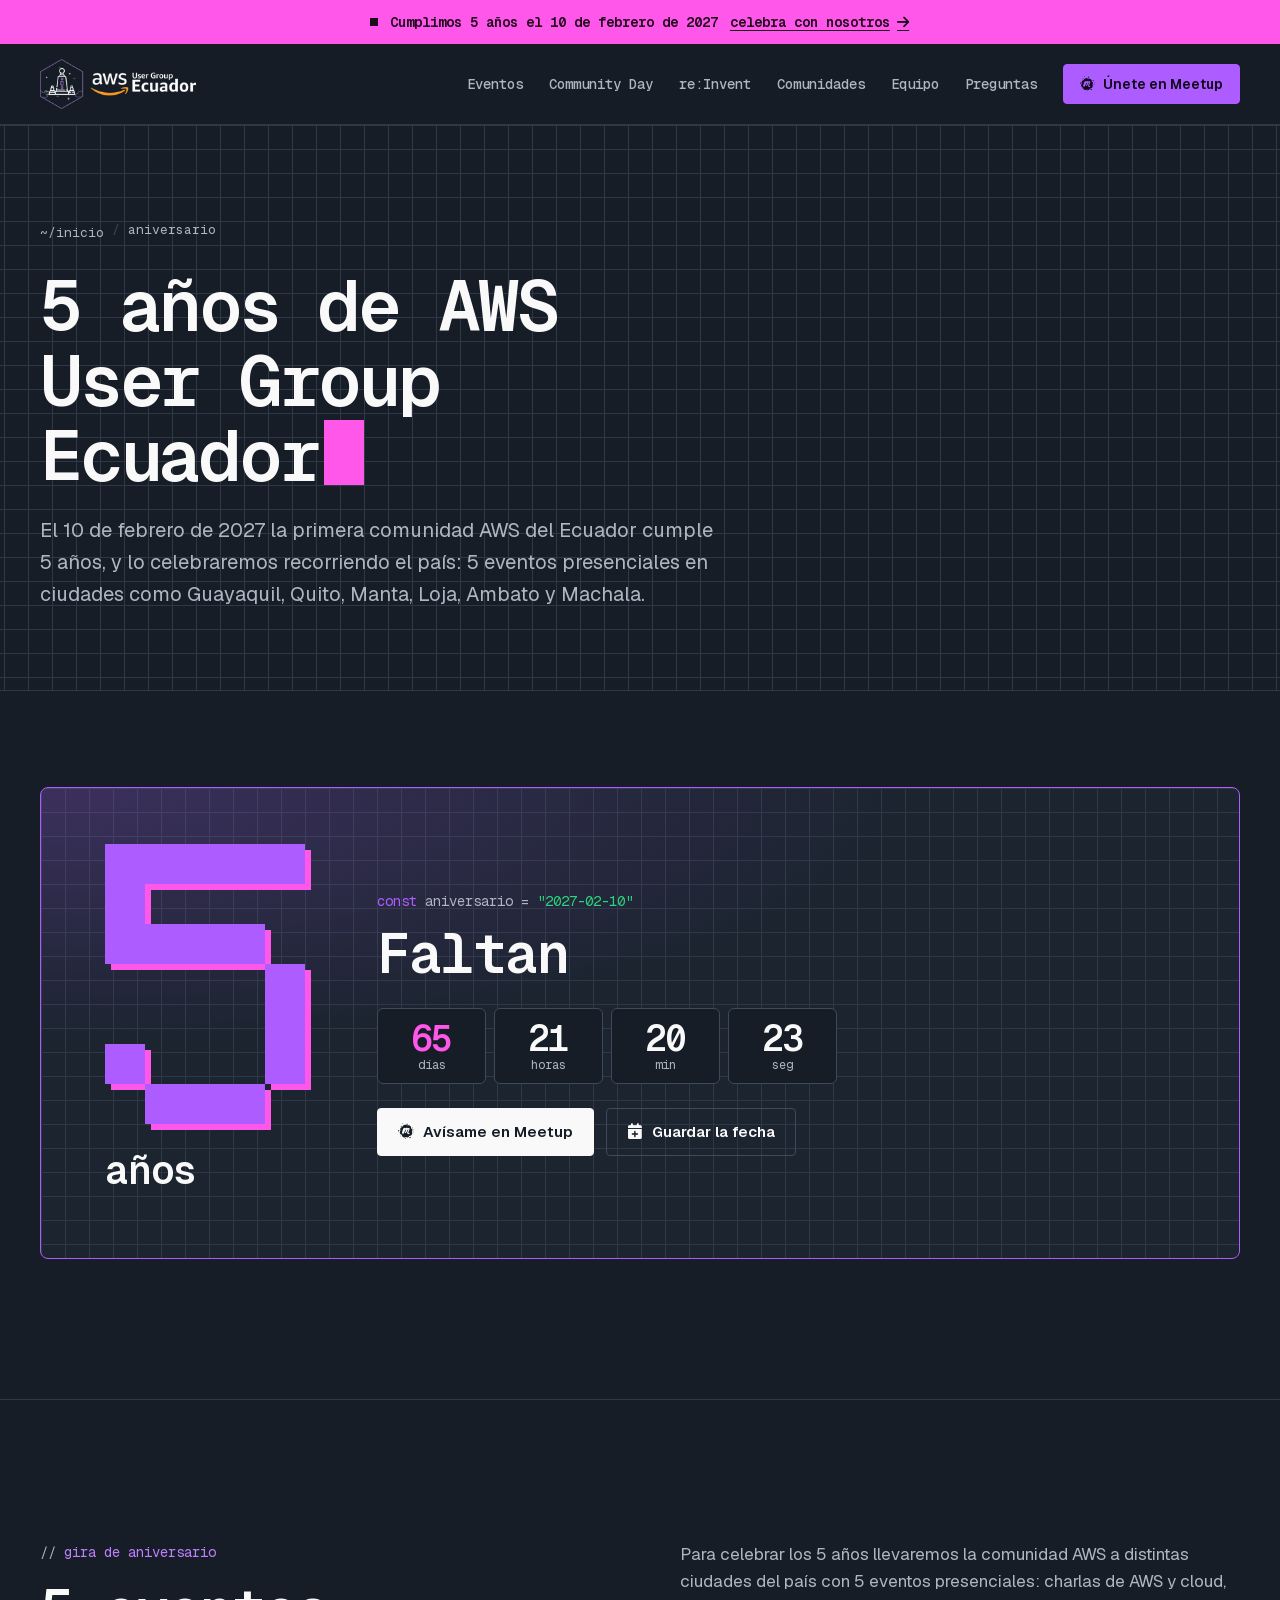
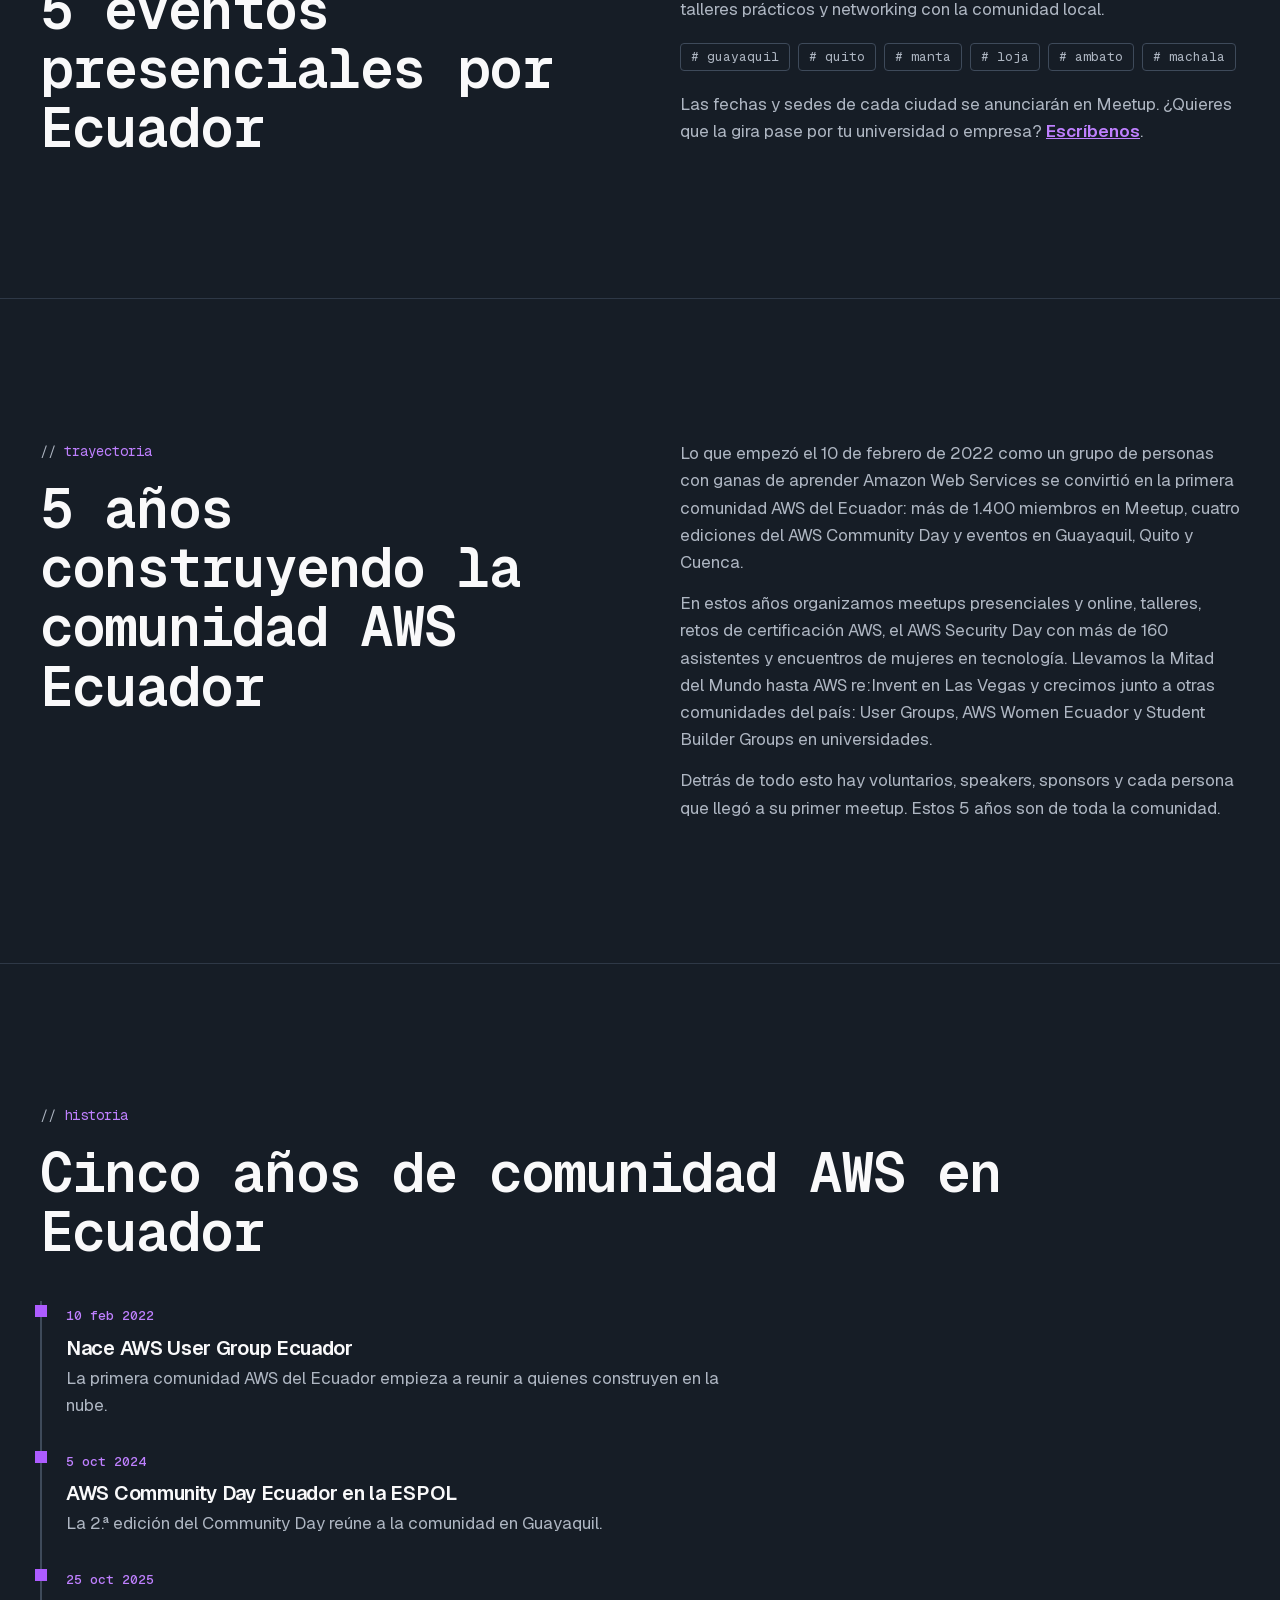
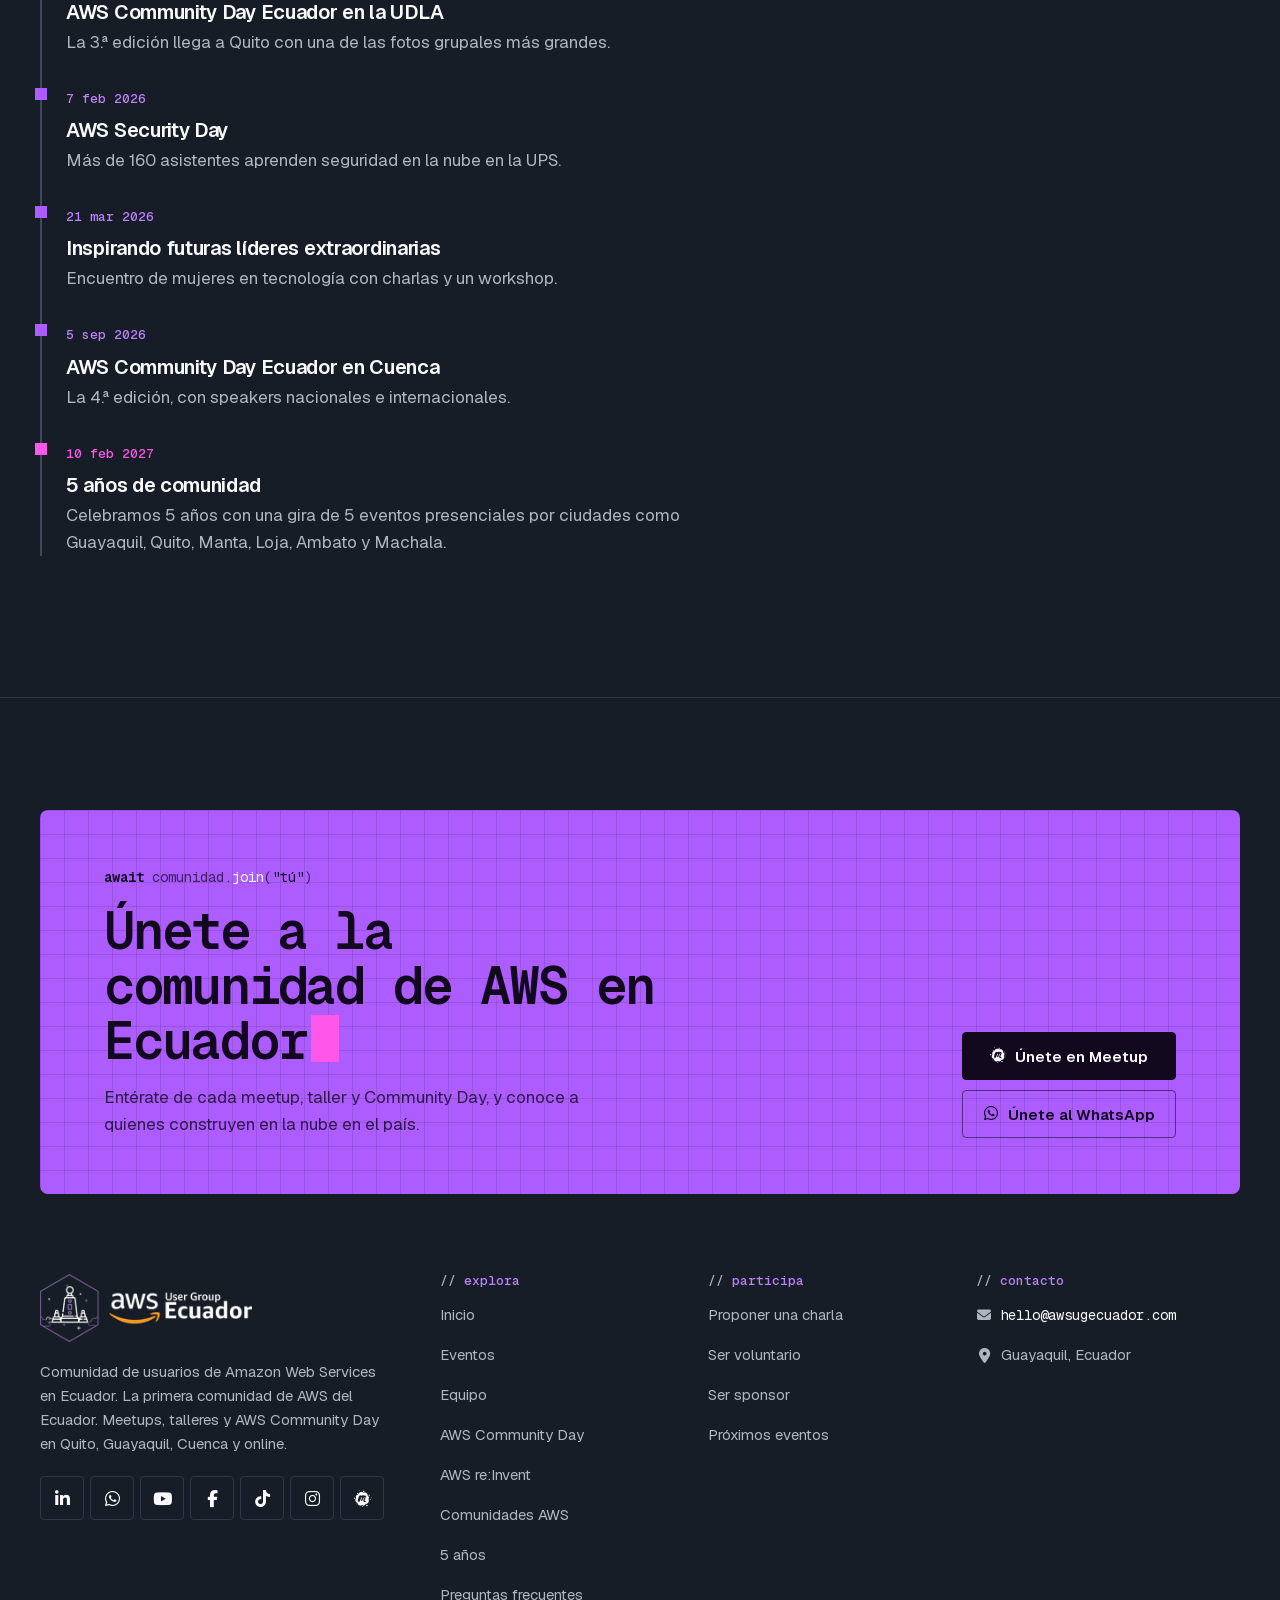
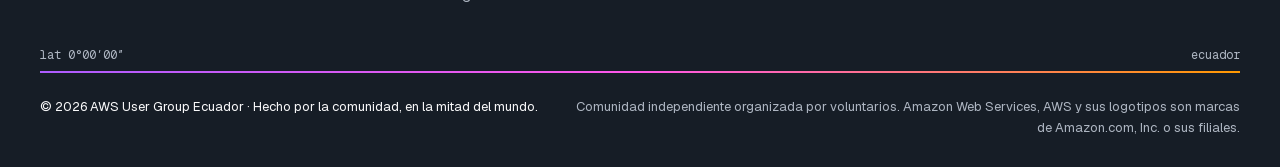
==== aniversario/index.html @ b6455e17 "Páginas SEO nuevas y palabras clave AWS Ecuador - Nuevas páginas: /aws-community-day/, /aws-reinvent" ====
<!doctype html>
<html lang="es-EC">
<head>
<meta charset="utf-8">
<script>if(location.hostname==='awsugecuador.com')location.replace('https://www.awsugecuador.com'+location.pathname+location.search+location.hash)</script>
<!-- Google Tag Manager (GTM-M5F6GRM), carga diferida: primera interacción o 4 s después de cargar -->
<script>window.dataLayer=window.dataLayer||[];(function(w,d){var ev=['scroll','pointerdown','keydown','touchstart'],done=false;function load(){if(done)return;done=true;ev.forEach(function(e){w.removeEventListener(e,load)});w.dataLayer.push({'gtm.start':new Date().getTime(),event:'gtm.js'});var j=d.createElement('script');j.async=true;j.src='https://www.googletagmanager.com/gtm.js?id=GTM-M5F6GRM';d.head.appendChild(j)}ev.forEach(function(e){w.addEventListener(e,load,{passive:true})});w.addEventListener('load',function(){setTimeout(load,4000)})})(window,document);</script>
<!-- End Google Tag Manager -->
<meta name="viewport" content="width=device-width, initial-scale=1, viewport-fit=cover">
<title>5 años de AWS User Group Ecuador | 10 de febrero de 2027</title>
<meta name="description" content="AWS User Group Ecuador, fundada por Alexis Polo, cumple 5 años el 10 de febrero de 2027 con 5 eventos presenciales en Guayaquil, Quito, Manta, Loja y más.">
<meta name="keywords" content="AWS Ecuador, AWS User Group Ecuador, AWS User Group en Ecuador, comunidad AWS, comunidad AWS Ecuador, comunidad AWS en Ecuador, cloud Ecuador, comunidad cloud Ecuador, Amazon Web Services Ecuador, AWS Community Day Ecuador, AWS Quito, AWS Guayaquil, AWS Cuenca, certificación AWS Ecuador, Alexis Polo, líder fundador AWS User Group Ecuador, primera comunidad de AWS en Ecuador, AWS re:Invent Ecuador, AWS Women Ecuador, AWS Student Builder Group Ecuador">
<meta name="author" content="AWS User Group Ecuador · Alexis Polo">
<link rel="canonical" href="https://www.awsugecuador.com/aniversario/">
<link rel="alternate" hreflang="es-EC" href="https://www.awsugecuador.com/aniversario/">
<link rel="alternate" hreflang="x-default" href="https://www.awsugecuador.com/aniversario/">
<meta name="robots" content="index, follow, max-image-preview:large, max-snippet:-1, max-video-preview:-1">
<meta name="theme-color" content="#161D26">
<meta name="color-scheme" content="dark">
<meta property="og:type" content="website">
<meta property="og:locale" content="es_EC">
<meta property="og:site_name" content="AWS User Group Ecuador">
<meta property="og:title" content="5 años de AWS User Group Ecuador | 10 de febrero de 2027">
<meta property="og:description" content="AWS User Group Ecuador, fundada por Alexis Polo, cumple 5 años el 10 de febrero de 2027 con 5 eventos presenciales en Guayaquil, Quito, Manta, Loja y más.">
<meta property="og:url" content="https://www.awsugecuador.com/aniversario/">
<meta property="og:image" content="https://www.awsugecuador.com/img/og-awsugecuador.jpg">
<meta property="og:image:width" content="1200">
<meta property="og:image:height" content="630">
<meta property="og:image:alt" content="La comunidad de AWS en Ecuador: AWS User Group Ecuador">
<meta name="twitter:card" content="summary_large_image">
<meta name="twitter:title" content="5 años de AWS User Group Ecuador | 10 de febrero de 2027">
<meta name="twitter:description" content="AWS User Group Ecuador, fundada por Alexis Polo, cumple 5 años el 10 de febrero de 2027 con 5 eventos presenciales en Guayaquil, Quito, Manta, Loja y más.">
<meta name="twitter:image" content="https://www.awsugecuador.com/img/og-awsugecuador.jpg">
<link rel="icon" href="/favicon.ico" sizes="48x48">
<link rel="icon" href="/img/favicon-32.png" sizes="32x32" type="image/png">
<link rel="icon" href="/img/favicon-192.png" sizes="192x192" type="image/png">
<link rel="apple-touch-icon" href="/img/apple-touch-icon.png">
<link rel="manifest" href="/site.webmanifest">
<link rel="preload" href="/fonts/geist-mono-latin.woff2" as="font" type="font/woff2" crossorigin>
<link rel="preload" href="/fonts/geist-latin.woff2" as="font" type="font/woff2" crossorigin>
<link rel="preload" href="/fonts/fa-brands-a2ce9d39.woff2" as="font" type="font/woff2" crossorigin>
<link rel="preload" href="/fonts/fa-solid-4832c2c9.woff2" as="font" type="font/woff2" crossorigin>
<style>@font-face{font-family:'Geist';font-style:normal;font-weight:400 700;font-display:swap;src:url(/fonts/geist-latin.woff2) format('woff2')}@font-face{font-family:'Geist Mono';font-style:normal;font-weight:400 700;font-display:swap;src:url(/fonts/geist-mono-latin.woff2) format('woff2')}:root{color-scheme:dark;--bg:#161D26;--bg-2:#1C2430;--bg-3:#232C39;--line:#2E3846;--line-2:#3E4A5A;--text:#F9F9FA;--text-2:#AEB6C2;--purple:#AD5CFF;--purple-2:#BF80FF;--pink:#FF57E9;--orange:#FF9900;--cyan:#3AB0FF;--green:#2BD47D;--on-purple:#12091F;--sans:'Geist',system-ui,-apple-system,'Segoe UI',sans-serif;--mono:'Geist Mono',ui-monospace,'SFMono-Regular',Menlo,monospace;--gutter:20px;--max:1280px;--section:clamp(72px,11vw,144px);--grid:linear-gradient(var(--line) 1px,transparent 1px) 0 0 / 24px 24px,linear-gradient(90deg,var(--line) 1px,transparent 1px) 0 0 / 24px 24px}*,*::before,*::after{box-sizing:border-box}html{-webkit-text-size-adjust:100%;scroll-padding-top:96px}@media (prefers-reduced-motion:no-preference){html{scroll-behavior:smooth}}body{margin:0;background:var(--bg);color:var(--text);font-family:var(--sans);font-size:1.0625rem;line-height:1.6;-webkit-font-smoothing:antialiased}img{display:block;max-width:100%;height:auto}a{color:inherit}h1,h2,h3{margin:0;font-weight:600;line-height:1.1}p{margin:0}ul,ol{margin:0;padding:0;list-style:none}::selection{background:var(--purple);color:var(--on-purple)}:focus-visible{outline:2px solid var(--pink);outline-offset:3px}.skip{position:absolute;left:12px;top:-60px;z-index:100;background:var(--purple);color:var(--on-purple);padding:12px 16px;text-decoration:none;font-weight:600}.skip:focus{top:12px}.wrap{width:100%;max-width:var(--max);margin-inline:auto;padding-inline:var(--gutter)}.mono{font-family:var(--mono)}.kw{color:var(--purple)}.fn{color:var(--pink)}.str{color:var(--green)}.cm{color:var(--text-2)}.site-header{position:sticky;top:0;z-index:50;background:rgba(22,29,38,.9);-webkit-backdrop-filter:blur(12px);backdrop-filter:blur(12px);border-bottom:1px solid var(--line)}.header-row{display:flex;align-items:center;justify-content:space-between;height:72px;gap:16px}.brand{display:inline-flex;align-items:center;min-height:44px;text-decoration:none}.brand img{height:44px;width:auto}.nav-toggle{display:inline-flex;align-items:center;gap:10px;min-height:44px;padding:0 12px;border:1px solid var(--line-2);border-radius:4px;background:none;color:var(--text);font:500 .8125rem/1 var(--mono);cursor:pointer}.nav-toggle .bars{position:relative;width:18px;height:10px;flex:none}.nav-toggle .bars::before,.nav-toggle .bars::after{content:'';position:absolute;left:0;right:0;height:2px;background:currentColor;transition:transform .25s,top .25s}.nav-toggle .bars::before{top:0}.nav-toggle .bars::after{top:8px}.nav-toggle[aria-expanded="true"] .bars::before{top:4px;transform:rotate(45deg)}.nav-toggle[aria-expanded="true"] .bars::after{top:4px;transform:rotate(-45deg)}.site-nav{position:fixed;inset:72px 0 0 0;background:var(--bg);padding:16px var(--gutter) 40px;display:none;flex-direction:column;overflow-y:auto}.site-nav.open{display:flex}.site-nav li a{display:flex;align-items:center;gap:12px;padding:16px 0;border-bottom:1px solid var(--line);font-family:var(--mono);font-size:1.375rem;font-weight:500;text-decoration:none}.site-nav li a::before{content:'>';color:var(--purple)}.site-nav li a[aria-current="page"]{color:var(--purple-2)}.site-nav .btn{margin-top:32px;align-self:flex-start}.btn{display:inline-flex;align-items:center;justify-content:center;gap:.6em;min-height:48px;padding:0 20px;border:1px solid var(--text);border-radius:4px;background:var(--text);color:var(--bg);font:600 .9375rem/1 var(--sans);text-decoration:none;transition:background-color .2s,border-color .2s,color .2s}.btn i{font-size:1.05em;flex:none}.btn-purple{background:var(--purple);border-color:var(--purple);color:var(--on-purple)}.btn-ghost{background:transparent;color:var(--text);border-color:var(--line-2)}@media (hover:hover){.btn:hover{background:var(--purple-2);border-color:var(--purple-2);color:var(--on-purple)}.btn-ghost:hover{background:transparent;border-color:var(--purple-2);color:var(--purple-2)}}.link{display:inline-flex;align-items:center;gap:.55em;min-height:44px;font-weight:600;text-decoration:none;transition:color .2s}.link i{font-size:.9em;flex:none;transition:transform .2s}@media (hover:hover){.link:hover{color:var(--purple-2)}.link:hover i{transform:translateX(3px)}}.tags{display:flex;flex-wrap:wrap;gap:8px}.tag{display:inline-flex;align-items:center;min-height:28px;padding:0 10px;border:1px solid var(--line-2);border-radius:4px;font:400 .8125rem/1 var(--mono);color:var(--text-2)}.badge{display:inline-flex;align-items:center;min-height:24px;padding:0 8px;border:1px solid var(--line-2);border-radius:4px;font:500 .75rem/1 var(--mono);color:var(--text)}.badge.p{border-color:var(--purple);color:var(--purple-2)}.eyebrow{display:block;font-family:var(--mono);font-size:.875rem;color:var(--purple-2);margin-bottom:16px}.eyebrow::before{content:'// ';color:var(--text-2)}.hero{position:relative;padding-top:clamp(40px,8vw,96px);overflow:hidden}.prompt{font-family:var(--mono);font-size:.875rem;color:var(--text-2);margin-bottom:20px;overflow-wrap:anywhere}.hero h1{font-family:var(--mono);font-weight:600;font-size:clamp(2.25rem,9.6vw,5rem);line-height:1.04;letter-spacing:-0.04em}.hero h1 .hl{color:var(--purple)}.cursor{display:inline-block;width:.55em;height:.9em;margin-left:.08em;vertical-align:-0.06em;background:var(--pink)}@media (prefers-reduced-motion:no-preference){.cursor{animation:blink 1.1s steps(1) infinite}}@keyframes blink{50%{opacity:0}}.hero-lede{margin-top:24px;max-width:40ch;font-size:clamp(1.0625rem,2vw,1.25rem);color:var(--text-2)}.hero-lede strong{color:var(--text);font-weight:600}.hero-actions{margin-top:32px;display:flex;flex-wrap:wrap;gap:12px}.art{position:relative;margin-top:48px;aspect-ratio:1 / 1;max-width:480px;border:1px solid var(--line);background:var(--grid),var(--bg-2)}.art .pixel{position:absolute;inset:8%;width:84%;height:84%}.art-label{position:absolute;left:12px;bottom:10px;font:400 .75rem/1 var(--mono);color:var(--pink)}.art-label.r{left:auto;right:12px;color:var(--text-2)}@media (prefers-reduced-motion:no-preference){.spark{animation:twinkle 2.4s steps(2) infinite}.spark.s2{animation-delay:.6s}.spark.s3{animation-delay:1.2s}.spark.s4{animation-delay:1.8s}}@keyframes twinkle{50%{opacity:.15}}.stats{display:grid;grid-template-columns:1fr 1fr;margin-top:56px;border:1px solid var(--line)}.stats div{padding:18px 16px 20px;border-bottom:1px solid var(--line);display:flex;flex-direction:column-reverse;justify-content:flex-end;gap:6px}.stats div:nth-child(odd){border-right:1px solid var(--line)}.stats div:nth-last-child(-n+2){border-bottom:0}.stats dt{font:400 .8125rem/1.4 var(--mono);color:var(--text-2)}.stats dd{margin:0;font:600 clamp(1.75rem,6vw,2.5rem)/1 var(--mono);letter-spacing:-0.03em}.stats dd.t{font-size:clamp(1.0625rem,3vw,1.25rem);line-height:1.25;letter-spacing:-0.01em}.stats div:nth-child(1) dd{color:var(--purple-2)}.stats div:nth-child(2) dd{color:var(--pink)}.photo-band{margin-top:56px;position:relative}.photo-band img{width:100%;aspect-ratio:4 / 5;object-fit:cover;object-position:42% 62%}.photo-band figure{margin:0;position:relative}.photo-band figure::after{content:'';position:absolute;left:0;right:0;top:30%;height:2px;background:var(--pink);box-shadow:0 0 12px var(--pink)}.photo-band figcaption{padding:12px var(--gutter) 0;font:400 .8125rem/1.4 var(--mono);color:var(--text-2)}.photo-band figcaption b{color:var(--pink);font-weight:500}.section{padding-block:var(--section)}.section + .section{border-top:1px solid var(--line)}.h2,.section-head h2{font-family:var(--mono);font-weight:600;font-size:clamp(1.875rem,6.4vw,3.5rem);line-height:1.06;letter-spacing:-0.035em}.section-head p{margin-top:20px;max-width:54ch;color:var(--text-2);font-size:1.0625rem}.muted{color:var(--text-2)}.bento{display:grid;gap:12px;margin-top:40px}.cell{position:relative;padding:24px 20px 26px;border:1px solid var(--line);border-radius:6px;background:var(--bg-2);transition:border-color .2s}@media (hover:hover){.cell:hover{border-color:var(--purple)}}.cell .tag{margin-bottom:18px}.cell h3{font-size:1.25rem;font-weight:600;letter-spacing:-0.015em}.cell p{margin-top:8px;color:var(--text-2)}.cell.hi{background:var(--purple);border-color:var(--purple);color:var(--on-purple);background-image:linear-gradient(rgba(18,9,31,.12) 1px,transparent 1px),linear-gradient(90deg,rgba(18,9,31,.12) 1px,transparent 1px);background-size:24px 24px}.cell.hi p{color:rgba(18,9,31,.78)}.cell.hi .tag{border-color:rgba(18,9,31,.4);color:var(--on-purple)}.cell.hi h3{font-family:var(--mono);font-size:clamp(1.5rem,4.4vw,2rem);letter-spacing:-0.03em}.cd{display:grid;gap:32px}.cd figure{margin:0;border:1px solid var(--line);border-radius:6px;overflow:hidden}.cd img{width:100%;aspect-ratio:4 / 3;object-fit:cover}#community-day .cd img{aspect-ratio:16 / 9;object-position:50% 70%}.cd .meta{display:grid;grid-template-columns:auto 1fr;gap:10px 20px;margin:28px 0;padding:18px 0;border-block:1px solid var(--line)}.cd .meta dt{font:400 .875rem/1.5 var(--mono);color:var(--text-2)}.cd .meta dd{margin:0;font-weight:600}.cd .actions{display:flex;flex-wrap:wrap;gap:12px}.feed{margin-top:40px;border-top:1px solid var(--line)}.event{position:relative;display:grid;gap:10px;padding:24px 0 26px;border-bottom:1px solid var(--line)}.event .top{display:flex;flex-wrap:wrap;align-items:center;gap:8px 12px;font:400 .8125rem/1.4 var(--mono);color:var(--text-2)}.event time{color:var(--purple-2);font-weight:500}.event h3{font-size:clamp(1.25rem,3.4vw,1.625rem);font-weight:600;letter-spacing:-0.02em;line-height:1.2;max-width:34ch;transition:color .2s}.event h3 a{text-decoration:none}.event h3 a::after{content:'';position:absolute;inset:0}.event p{color:var(--text-2);max-width:62ch}.event .where{display:inline-flex;align-items:center;gap:.5em}.event .tags{position:relative;z-index:1;pointer-events:none}@media (hover:hover){.event:hover h3{color:var(--purple-2)}}.events-foot{margin-top:32px;display:flex;flex-wrap:wrap;gap:12px}.gallery{display:grid;grid-template-columns:1fr 1fr;gap:8px}.gallery figure{margin:0;overflow:hidden;border-radius:6px;background:var(--bg-2)}.gallery img{width:100%;height:100%;object-fit:cover}.gallery .g1{grid-column:1 / -1;aspect-ratio:16 / 10}.gallery .g2,.gallery .g3{aspect-ratio:3 / 4}.gallery-cap{margin-top:12px;font:400 .8125rem/1.4 var(--mono);color:var(--text-2)}.team{display:grid;grid-template-columns:1fr;gap:12px;margin-top:40px}.member{display:grid;grid-template-columns:112px 1fr;column-gap:16px;align-content:center;padding:12px;border:1px solid var(--line);border-radius:6px;background:var(--bg-2)}.member figure{grid-row:1 / span 3;margin:0;width:112px;height:112px;border-radius:6px;overflow:hidden;background:var(--bg-3)}.member img{width:100%;height:100%;aspect-ratio:1 / 1;object-fit:cover;object-position:50% 25%}.member h3{align-self:end;font-size:1.125rem;font-weight:600;letter-spacing:-0.01em}.member .badges{display:flex;flex-wrap:wrap;gap:6px;margin-top:8px}.member .social{display:flex;gap:4px;margin:6px 0 0 -10px}.icon-btn{display:grid;place-items:center;width:44px;height:44px;line-height:1;border-radius:4px;text-decoration:none;color:var(--text-2);font-size:1.0625rem;transition:background-color .2s,color .2s}@media (hover:hover){.icon-btn:hover{background-color:var(--bg-3);color:var(--purple-2)}}.sponsors{display:grid;grid-template-columns:1fr;gap:12px;margin-top:40px}.sponsors li{display:grid;place-items:center;min-height:104px;padding:24px;border:1px solid var(--line);border-radius:6px;background:var(--bg-2)}.sponsors img{max-height:36px;width:auto;max-width:100%;filter:brightness(0) invert(1);opacity:.88;transition:opacity .2s}@media (hover:hover){.sponsors li:hover img{opacity:1}}.cta-card{margin-top:24px;display:grid;gap:20px;padding:28px 22px;border-radius:6px;background:var(--pink);color:#1F0A1C;background-image:linear-gradient(rgba(31,10,28,.1) 1px,transparent 1px),linear-gradient(90deg,rgba(31,10,28,.1) 1px,transparent 1px);background-size:24px 24px}.cta-card p{font:600 clamp(1.25rem,3.6vw,1.75rem)/1.2 var(--mono);letter-spacing:-0.03em;max-width:26ch}.cta-card .btn{justify-self:start;background:#1F0A1C;border-color:#1F0A1C;color:var(--text)}@media (hover:hover){.cta-card .btn:hover{background:var(--text);border-color:var(--text);color:#1F0A1C}}.faq{margin-top:40px;display:grid;gap:10px}.faq details{border:1px solid var(--line);border-radius:6px;background:var(--bg-2);transition:border-color .2s}.faq details[open]{border-color:var(--purple)}.faq summary{display:flex;align-items:center;justify-content:space-between;gap:16px;min-height:64px;padding:14px 16px 14px 20px;cursor:pointer;list-style:none;font-size:1.0625rem;font-weight:600;line-height:1.35}.faq summary::-webkit-details-marker{display:none}.faq summary::after{content:'';flex:none;width:32px;height:32px;border-radius:4px;border:1px solid var(--line-2);color:var(--text);background:linear-gradient(currentColor,currentColor) center / 12px 2px no-repeat,linear-gradient(currentColor,currentColor) center / 2px 12px no-repeat;transition:background-color .2s,color .2s,border-color .2s}@media (hover:hover){.faq summary:hover::after{border-color:var(--purple);color:var(--purple-2)}}.faq details[open]>summary::after{background:linear-gradient(currentColor,currentColor) center / 12px 2px no-repeat;background-color:var(--purple);border-color:var(--purple);color:var(--on-purple)}.faq .answer{padding:0 20px 22px;color:var(--text-2);max-width:70ch}.faq .answer a{color:var(--purple-2);font-weight:600}.site-footer{border-top:1px solid var(--line);padding-top:clamp(56px,9vw,112px);padding-bottom:28px}.join-card{display:grid;gap:28px;padding:32px 22px;border-radius:8px;background:var(--purple);color:var(--on-purple);background-image:linear-gradient(rgba(18,9,31,.12) 1px,transparent 1px),linear-gradient(90deg,rgba(18,9,31,.12) 1px,transparent 1px);background-size:24px 24px}.join-card .prompt{color:rgba(18,9,31,.7);margin-bottom:14px}.join-card .prompt .kw{color:var(--on-purple);font-weight:600}.join-card .prompt .fn{color:#FFFFFF}.join-card .prompt .str{color:#12091F}.join-card h2{font:600 clamp(1.75rem,6.4vw,3.25rem)/1.06 var(--mono);letter-spacing:-0.04em;max-width:18ch}.join-card .cursor{background:var(--pink)}.join-lede{margin-top:16px;max-width:46ch;color:rgba(18,9,31,.8)}.join-actions{display:flex;flex-wrap:wrap;gap:10px}.join-card .btn{background:var(--on-purple);border-color:var(--on-purple);color:var(--text)}.join-card .btn-dark{background:transparent;border-color:rgba(18,9,31,.55);color:var(--on-purple)}@media (hover:hover){.join-card .btn:hover{background:var(--text);border-color:var(--text);color:var(--on-purple)}.join-card .btn-dark:hover{background:var(--on-purple);border-color:var(--on-purple);color:var(--text)}}.footer-grid{display:grid;grid-template-columns:1fr 1fr;gap:40px 24px;margin-top:64px}.footer-brand{grid-column:1 / -1}.footer-brand img{height:68px;width:auto}.footer-brand p{margin-top:18px;max-width:38ch;color:var(--text-2);font-size:.9375rem}.footer-brand .social{display:flex;flex-wrap:wrap;gap:6px;margin-top:20px}.footer-brand .icon-btn{border:1px solid var(--line);color:var(--text)}@media (hover:hover){.footer-brand .icon-btn:hover{border-color:var(--purple);background-color:var(--bg-3);color:var(--purple-2)}}.footer-col h2{font:500 .8125rem/1 var(--mono);color:var(--purple-2);margin-bottom:8px}.footer-col h2::before{content:'// ';color:var(--text-2)}.footer-col a,.footer-col .plain{display:inline-flex;align-items:center;gap:.6em;min-height:40px;text-decoration:none;color:var(--text-2);font-size:.9375rem;transition:color .2s}.footer-col i{width:1.1em;text-align:center;flex:none;color:var(--text-2)}@media (hover:hover){.footer-col a:hover{color:var(--text)}}.footer-col:last-child{grid-column:1 / -1}.footer-col .mail{color:var(--text);font-family:var(--mono);font-size:.875rem;word-break:break-all}.equator-bar{position:relative;margin-top:56px;height:2px;background:linear-gradient(90deg,var(--purple),var(--pink),var(--orange))}.equator-bar span{position:absolute;top:-22px;font:400 .75rem/1 var(--mono);color:var(--text-2)}.equator-bar span:last-child{right:0}.footer-meta{display:grid;gap:8px;margin-top:24px;color:var(--text-2);font-size:.8125rem}.footer-meta p:first-child{color:var(--text)}.page-hero{padding-top:clamp(40px,8vw,96px);padding-bottom:clamp(48px,7vw,80px);border-bottom:1px solid var(--line);background:var(--grid),var(--bg);background-position:center top}.page-hero h1{font-family:var(--mono);font-size:clamp(2.125rem,8.6vw,4.5rem);font-weight:600;letter-spacing:-0.045em;line-height:1.04;max-width:16ch}.page-hero p.lede{margin-top:20px;max-width:52ch;font-size:clamp(1.0625rem,2vw,1.25rem);color:var(--text-2)}.crumbs{margin-bottom:24px;font:400 .8125rem/1.4 var(--mono);color:var(--text-2)}.crumbs ol{display:flex;flex-wrap:wrap;gap:8px}.crumbs li + li::before{content:'/';margin-right:8px;color:var(--line-2)}.crumbs a{text-decoration:none;display:inline-flex;min-height:24px;align-items:center}@media (hover:hover){.crumbs a:hover{color:var(--purple-2)}}.notice{margin-top:32px;padding:22px 20px;display:grid;gap:16px;border:1px solid var(--purple);border-radius:6px;background:var(--bg-2)}.notice p{max-width:54ch}.split{display:grid;gap:32px}.split .body p + p{margin-top:14px}.split .body{color:var(--text-2)}.list{margin-top:28px;display:grid;gap:10px}.list li{padding:18px 20px;border:1px solid var(--line);border-radius:6px;background:var(--bg-2)}.list h3{font-size:1.0625rem;color:var(--text)}.list p{margin-top:4px}.announce{display:flex;align-items:center;justify-content:center;flex-wrap:wrap;gap:4px 12px;min-height:44px;padding:8px var(--gutter);text-align:center;text-decoration:none;background:var(--pink);color:#1F0A1C;font:600 .875rem/1.3 var(--mono)}.announce .dot{width:8px;height:8px;flex:none;background:#1F0A1C}@media (prefers-reduced-motion:no-preference){.announce .dot{animation:blink 1.1s steps(1) infinite}}.announce .go{display:inline-flex;align-items:center;gap:.45em;text-decoration:underline;text-underline-offset:3px}@media (hover:hover){.announce:hover .go i{transform:translateX(3px)}.announce .go i{transition:transform .2s}}.anniversary{padding-top:clamp(56px,8vw,96px)}.aniv-card{display:grid;gap:28px;padding:28px 22px;border:1px solid var(--purple);border-radius:8px;background:radial-gradient(120% 90% at 0% 0%,rgba(173,92,255,.22),transparent 60%),var(--grid),var(--bg-2)}.aniv-art{display:flex;align-items:flex-end;gap:14px;color:var(--purple)}.aniv-art .five{width:clamp(96px,26vw,200px);height:auto;filter:drop-shadow(6px 6px 0 var(--pink))}.aniv-years{font-size:clamp(1.5rem,5vw,2.5rem);font-weight:600;color:var(--text);letter-spacing:-0.03em}.aniv-body .prompt{margin-bottom:12px}.aniv-lede{margin-top:16px;max-width:52ch;color:var(--text-2)}.aniv-lede strong{color:var(--text)}.countdown{display:grid;grid-template-columns:repeat(4,1fr);gap:8px;margin-top:24px;max-width:460px}.countdown div{display:grid;place-items:center;gap:2px;padding:12px 4px;border:1px solid var(--line-2);border-radius:6px;background:var(--bg)}.countdown span{font:600 clamp(1.5rem,6vw,2.25rem)/1 var(--mono);letter-spacing:-0.03em;color:var(--text);font-variant-numeric:tabular-nums}.countdown div:first-child span{color:var(--pink)}.countdown small{font:400 .75rem/1 var(--mono);color:var(--text-2)}.aniv-body .hero-actions{margin-top:24px}.filters{display:flex;gap:8px;margin-top:32px;overflow-x:auto;padding-bottom:4px;scrollbar-width:none}.filters::-webkit-scrollbar{display:none}.chip{flex:none;min-height:40px;padding:0 14px;border:1px solid var(--line-2);border-radius:4px;background:transparent;color:var(--text-2);font:500 .8125rem/1 var(--mono);cursor:pointer;transition:background-color .2s,border-color .2s,color .2s}@media (hover:hover){.chip:hover{border-color:var(--purple);color:var(--text)}}.chip[aria-pressed="true"]{background:var(--purple);border-color:var(--purple);color:var(--on-purple)}.moments{margin-top:20px;columns:2;column-gap:8px}.moment{position:relative;margin:0 0 8px;break-inside:avoid;border-radius:6px;overflow:hidden;background:var(--bg-3)}.moment[hidden]{display:none}.moments:not(.expanded) .moment:nth-child(n+11){display:none}.more{margin-top:12px;width:100%}.moment img{width:100%;height:auto;transition:transform .5s ease}.moment figcaption{position:absolute;left:8px;bottom:8px;padding:4px 8px;border-radius:4px;background:rgba(22,29,38,.82);font:500 .6875rem/1.2 var(--mono);color:var(--text)}@media (hover:hover){.moment:hover img{transform:scale(1.04)}}.albums-title{margin-top:56px;font-size:.875rem;font-weight:500;color:var(--purple-2)}.albums{display:grid;grid-template-columns:1fr;gap:12px;margin-top:16px}#contenido .albums:first-child{margin-top:40px}.album a{display:grid;grid-template-columns:112px 1fr;align-items:stretch;border:1px solid var(--line);border-radius:6px;overflow:hidden;background:var(--bg-2);text-decoration:none;transition:border-color .2s}.album img{width:100%;height:100%;aspect-ratio:1;object-fit:cover}.a-body{display:grid;align-content:center;gap:4px;padding:14px 16px}.a-count{font:500 .75rem/1 var(--mono);color:var(--pink)}.album strong{font-size:1.0625rem;line-height:1.25}.a-meta{font:400 .8125rem/1.3 var(--mono);color:var(--text-2)}@media (hover:hover){.album a:hover{border-color:var(--purple)}.album a:hover strong{color:var(--purple-2)}}.section-head + .albums{margin-top:40px}.founder{margin-top:56px;padding:28px 22px;border:1px solid var(--purple);border-radius:8px;background:radial-gradient(120% 90% at 100% 0%,rgba(255,87,233,.14),transparent 60%),var(--bg-2)}.founder p{margin-top:16px;max-width:64ch;color:var(--text-2);font-size:1.0625rem}.founder .hero-actions{margin-top:24px}@media (min-width:768px){.founder{padding:40px 48px}}.in-action{margin-top:64px}.action-grid{display:grid;grid-template-columns:1fr 1fr;gap:8px;margin-top:28px}.action-grid figure{position:relative;margin:0;border-radius:6px;overflow:hidden;background:var(--bg-3)}.action-grid img{width:100%;height:100%;object-fit:cover}.action-grid figure:nth-child(1),.action-grid figure:nth-child(4){grid-column:1 / -1;aspect-ratio:16 / 10}.action-grid figure:nth-child(2),.action-grid figure:nth-child(3){aspect-ratio:1}.action-grid figcaption{position:absolute;left:8px;bottom:8px;padding:4px 8px;border-radius:4px;background:rgba(22,29,38,.82);font:500 .6875rem/1.2 var(--mono)}@media (min-width:768px){.action-grid{grid-template-columns:2fr 1fr 1fr;grid-template-rows:repeat(2,clamp(200px,22vw,300px));gap:12px}.action-grid figure:nth-child(1){grid-column:1;grid-row:1 / 3;aspect-ratio:auto}.action-grid figure:nth-child(2),.action-grid figure:nth-child(3){aspect-ratio:auto}.action-grid figure:nth-child(4){grid-column:2 / 4;aspect-ratio:auto}}.reinvent{display:grid;gap:32px}.reinvent figure{margin:0;position:relative;border:1px solid var(--line);border-radius:6px;overflow:hidden}.reinvent img{width:100%;aspect-ratio:1;object-fit:cover}.reinvent figcaption{position:absolute;left:10px;bottom:10px;padding:5px 10px;border-radius:4px;background:rgba(22,29,38,.85);font:500 .75rem/1.2 var(--mono)}.reinvent figcaption b{color:var(--orange);font-weight:500}@media (min-width:1024px){.reinvent{grid-template-columns:1fr 1fr;gap:80px;align-items:center}.reinvent figure{max-width:560px;justify-self:end;width:100%}}.reinvent-strip{display:grid;grid-auto-flow:column;grid-auto-columns:62%;gap:10px;margin-top:32px;overflow-x:auto;scroll-snap-type:x mandatory;padding-bottom:8px;scrollbar-width:thin}.reinvent-strip figure{position:relative;margin:0;scroll-snap-align:start;border-radius:6px;overflow:hidden;background:var(--bg-3)}.reinvent-strip img{width:100%;aspect-ratio:4 / 5;object-fit:cover}.reinvent-strip figcaption{position:absolute;left:8px;bottom:8px;padding:4px 8px;border-radius:4px;background:rgba(22,29,38,.82);font:500 .6875rem/1.2 var(--mono)}@media (min-width:768px){.reinvent-strip{grid-auto-columns:30%;gap:12px}}@media (min-width:1024px){.reinvent-strip{grid-auto-flow:row dense;grid-template-columns:repeat(4,1fr);grid-auto-rows:clamp(240px,24vw,340px);overflow:visible;margin-top:48px}.reinvent-strip img{height:100%;aspect-ratio:auto}.reinvent-strip .wide{grid-column:span 2}}.section-sm{padding-block:clamp(48px,7vw,80px)}.h3-mono{font:500 .9375rem/1.4 var(--mono);color:var(--purple-2);letter-spacing:0}.cl-intro{margin-top:8px;font-size:.9375rem;max-width:60ch}.comm-list{display:grid;grid-template-columns:1fr;column-gap:32px;margin-top:20px;border-top:1px solid var(--line)}.comm-list a{display:grid;grid-template-columns:1fr auto;align-items:center;column-gap:12px;min-height:56px;padding:10px 0;border-bottom:1px solid var(--line);text-decoration:none;transition:color .2s}.cl-name{font-size:.9375rem;font-weight:500;line-height:1.3}.cl-meta{grid-column:1;font:400 .75rem/1.4 var(--mono);color:var(--text-2)}.comm-list i{grid-column:2;grid-row:1 / span 2;color:var(--text-2);font-size:1.05rem;transition:color .2s}@media (hover:hover){.comm-list a:hover .cl-name,.comm-list a:hover i{color:var(--purple-2)}}.sr-only{position:absolute;width:1px;height:1px;padding:0;margin:-1px;overflow:hidden;clip:rect(0,0,0,0);white-space:nowrap;border:0}@media (min-width:768px){.comm-list{grid-template-columns:1fr 1fr}}@media (min-width:1024px){.comm-list{grid-template-columns:repeat(3,1fr)}}.editions{display:grid;gap:16px;margin-top:40px}.edition{display:grid;border:1px solid var(--line);border-radius:6px;overflow:hidden;background:var(--bg-2)}.edition figure{margin:0}.edition img{width:100%;aspect-ratio:16 / 10;object-fit:cover}.edition-body{padding:22px 20px 24px}.edition-meta{display:flex;flex-wrap:wrap;align-items:center;gap:10px;font:500 .8125rem/1 var(--mono);color:var(--purple-2)}.edition h3{margin-top:14px;font-size:clamp(1.25rem,3.2vw,1.625rem);letter-spacing:-0.02em}.edition-place{display:flex;align-items:center;gap:.5em;margin:8px 0 12px;font:400 .875rem/1.4 var(--mono);color:var(--pink)}.edition-links{display:flex;flex-wrap:wrap;gap:8px;margin-top:18px}@media (min-width:768px){.edition{grid-template-columns:1fr 1fr;align-items:center}.edition img{aspect-ratio:4 / 3;height:100%}.edition-body{padding:32px}}.ri-gallery{display:grid;grid-template-columns:1fr 1fr;gap:8px;margin-top:32px}.ri-gallery figure{position:relative;margin:0;border-radius:6px;overflow:hidden;background:var(--bg-3)}.ri-gallery img{width:100%;height:100%;aspect-ratio:4 / 5;object-fit:cover}.ri-gallery .wide{grid-column:1 / -1}.ri-gallery .wide img{aspect-ratio:4 / 3}.ri-gallery figcaption{position:absolute;left:8px;bottom:8px;padding:4px 8px;border-radius:4px;background:rgba(22,29,38,.82);font:500 .6875rem/1.2 var(--mono)}@media (min-width:1024px){.ri-gallery{grid-template-columns:repeat(4,1fr);grid-auto-rows:clamp(240px,24vw,340px);gap:12px}.ri-gallery img,.ri-gallery .wide img{aspect-ratio:auto}.ri-gallery .wide{grid-column:span 2;grid-row:span 2}.ri-gallery .wide2{grid-column:span 2}}.city-blocks{display:grid;gap:40px}.city-block .comm-list{margin-top:12px}.hitos{margin-top:40px;border-left:2px solid var(--line-2);padding-left:24px;display:grid;gap:28px}.hito{position:relative}.hito::before{content:'';position:absolute;left:-31px;top:4px;width:12px;height:12px;background:var(--purple)}.hito.next::before{background:var(--pink)}.hito time{font:500 .8125rem/1 var(--mono);color:var(--purple-2)}.hito.next time{color:var(--pink)}.hito h3{margin-top:8px;font-size:1.25rem;letter-spacing:-0.015em}.hito p{margin-top:6px;color:var(--text-2);max-width:60ch}@media (prefers-reduced-motion:no-preference){.js .reveal{opacity:0;transform:translateY(16px);transition:opacity .6s ease,transform .6s ease}.js .reveal.in{opacity:1;transform:none}}@media (prefers-reduced-motion:reduce){*{transition:none !important}}@media (min-width:768px){:root{--gutter:40px}.stats{grid-template-columns:repeat(4,1fr)}.stats div,.stats div:nth-child(odd){border-bottom:0;border-right:1px solid var(--line)}.stats div:last-child{border-right:0}.photo-band img{aspect-ratio:16 / 9}.moments{columns:3;column-gap:12px}.moment{margin-bottom:12px}.albums{grid-template-columns:1fr 1fr}.aniv-card{grid-template-columns:auto 1fr;gap:48px;align-items:center;padding:40px}.aniv-art{flex-direction:column;align-items:flex-start}.photo-band figure{border-block:1px solid var(--line)}.bento{grid-template-columns:repeat(6,1fr)}.bento .cell{grid-column:span 3}.bento .cell.hi{grid-column:span 3}.gallery{grid-template-columns:repeat(12,1fr);gap:12px}.gallery .g1{grid-column:1 / 9;grid-row:1 / 3;aspect-ratio:auto}.gallery .g2{grid-column:9 / -1;aspect-ratio:4 / 3}.gallery .g3{grid-column:9 / -1;aspect-ratio:4 / 3}.team{grid-template-columns:repeat(2,1fr);gap:24px;align-items:start}.member{display:block;padding:0;border:0;background:none}.member figure{width:100%;height:auto}.member h3{margin-top:14px}.sponsors{grid-template-columns:repeat(3,1fr)}.cta-card{grid-template-columns:1fr auto;align-items:center;padding:36px 40px}.notice{grid-template-columns:1fr auto;align-items:center;padding:24px 28px}.join-card{grid-template-columns:1fr auto;align-items:end;gap:40px;padding:48px}.join-actions{flex-direction:column;align-items:stretch}.footer-grid{grid-template-columns:repeat(3,1fr)}.footer-col:last-child{grid-column:auto}.footer-meta{grid-template-columns:auto 1fr;gap:24px;align-items:start}.footer-meta .legal{text-align:right}}@media (min-width:1024px){.nav-toggle{display:none}.site-nav{position:static;display:flex;flex-direction:row;align-items:center;gap:8px;padding:0;background:none;overflow:visible}.site-nav ul{display:flex;gap:2px}.site-nav li a{padding:0 9px;min-height:40px;border:0;border-radius:4px;font-size:.8125rem;white-space:nowrap;color:var(--text-2);transition:background-color .2s,color .2s}.site-nav li a::before{content:none}.site-nav li a:hover{background:var(--bg-3);color:var(--text)}.site-nav li a[aria-current="page"]{color:var(--text);background:var(--bg-3)}.site-nav .btn{margin:0 0 0 6px;min-height:40px;padding:0 14px;font-size:.8125rem;white-space:nowrap}.hero-grid{display:grid;grid-template-columns:1.25fr 1fr;gap:64px;align-items:center}.art{margin-top:0;justify-self:end;width:100%}.photo-band img{aspect-ratio:21 / 9;object-position:50% 66%}.moments{columns:4}.moments:not(.expanded) .moment:nth-child(n+11){display:block}.moments:not(.expanded) .moment[hidden]{display:none}.more{display:none}.albums{grid-template-columns:repeat(4,1fr)}.album a{grid-template-columns:1fr}.album img{aspect-ratio:3 / 2}.aniv-card{padding:56px 64px;gap:72px}.bento{grid-template-columns:repeat(12,1fr)}.bento .cell{grid-column:span 4}.bento .cell.hi{grid-column:span 4}.bento .cell{min-height:240px;display:flex;flex-direction:column}.bento .cell .tag{align-self:flex-start;margin-bottom:auto}.bento .cell h3{margin-top:32px}.cd{grid-template-columns:1.2fr 1fr;gap:64px;align-items:center}.split-head{display:grid;grid-template-columns:1fr 1fr;gap:64px;align-items:end}.split-head p{margin-top:0}.event{grid-template-columns:1fr auto;column-gap:40px;padding:28px 0}.event .tags{grid-column:2;grid-row:1 / span 3;align-self:center;justify-content:flex-end;flex-wrap:nowrap}.gallery{grid-template-rows:repeat(2,clamp(200px,20vw,290px));gap:16px}.gallery .g2,.gallery .g3{aspect-ratio:auto}.team{grid-template-columns:repeat(4,1fr);gap:24px}.brand img{height:50px}.header-row{height:80px}.join-card{padding:56px 64px}.footer-grid{grid-template-columns:1.6fr 1fr 1fr 1.2fr;gap:48px;margin-top:80px}.footer-brand{grid-column:auto}.split{grid-template-columns:1fr 1fr;gap:80px}}@media (min-width:1280px){.site-nav li a{padding:0 12px;font-size:.875rem}.site-nav .btn{padding:0 16px;font-size:.875rem}}@media (min-width:1440px){:root{--gutter:48px}}@font-face{font-family:"Font Awesome 6 Free";font-style:normal;font-weight:900;font-display:swap;src:url(/fonts/fa-solid-4832c2c9.woff2) format("woff2")}@font-face{font-family:"Font Awesome 6 Brands";font-style:normal;font-weight:400;font-display:swap;src:url(/fonts/fa-brands-a2ce9d39.woff2) format("woff2")}.fa-solid,.fa-brands{display:inline-block;min-width:1em;text-align:center;line-height:1;font-style:normal;font-variant:normal;text-rendering:auto;-webkit-font-smoothing:antialiased;-moz-osx-font-smoothing:grayscale}.fa-solid{font-family:"Font Awesome 6 Free";font-weight:900}.fa-brands{font-family:"Font Awesome 6 Brands";font-weight:400}.fa-solid::before,.fa-brands::before{content:var(--fa)}.fa-arrow-right{--fa:"\f061"}.fa-arrow-up-right-from-square{--fa:"\f08e"}.fa-calendar-plus{--fa:"\f271"}.fa-envelope{--fa:"\f0e0"}.fa-facebook-f{--fa:"\f39e"}.fa-globe{--fa:"\f0ac"}.fa-images{--fa:"\f302"}.fa-instagram{--fa:"\f16d"}.fa-linkedin-in{--fa:"\f0e1"}.fa-location-dot{--fa:"\f3c5"}.fa-meetup{--fa:"\f2e0"}.fa-microphone{--fa:"\f130"}.fa-tiktok{--fa:"\e07b"}.fa-whatsapp{--fa:"\f232"}.fa-youtube{--fa:"\f167"}</style>
<script type="application/ld+json">
{
  "@context": "https://schema.org",
  "@graph": [
    {
      "@type": "Organization",
      "@id": "https://www.awsugecuador.com/#organization",
      "name": "AWS User Group Ecuador",
      "url": "https://www.awsugecuador.com/",
      "logo": "https://www.awsugecuador.com/img/icon-512.png"
    },
    {
      "@type": "WebPage",
      "@id": "https://www.awsugecuador.com/aniversario/#webpage",
      "url": "https://www.awsugecuador.com/aniversario/",
      "name": "5 años de AWS User Group Ecuador | 10 de febrero de 2027",
      "description": "AWS User Group Ecuador, fundada por Alexis Polo, cumple 5 años el 10 de febrero de 2027 con 5 eventos presenciales en Guayaquil, Quito, Manta, Loja y más.",
      "inLanguage": "es-EC",
      "isPartOf": {
        "@id": "https://www.awsugecuador.com/#website"
      },
      "about": {
        "@id": "https://www.awsugecuador.com/#organization"
      }
    },
    {
      "@type": "BreadcrumbList",
      "itemListElement": [
        {
          "@type": "ListItem",
          "position": 1,
          "name": "Inicio",
          "item": "https://www.awsugecuador.com/"
        },
        {
          "@type": "ListItem",
          "position": 2,
          "name": "Aniversario",
          "item": "https://www.awsugecuador.com/aniversario/"
        }
      ]
    }
  ]
}
</script>
</head>
<body>
<!-- Google Tag Manager (noscript) -->
<noscript><iframe src="https://www.googletagmanager.com/ns.html?id=GTM-M5F6GRM" height="0" width="0" style="display:none;visibility:hidden"></iframe></noscript>
<!-- End Google Tag Manager (noscript) -->
<a class="skip" href="#contenido">Saltar al contenido</a>

<a class="announce" href="/aniversario/"><span class="dot" aria-hidden="true"></span>Cumplimos 5 años el 10 de febrero de 2027<span class="go">celebra con nosotros <i class="fa-solid fa-arrow-right" aria-hidden="true"></i></span></a>
<header class="site-header">
  <div class="wrap header-row">
    <a class="brand" href="/" aria-label="AWS User Group Ecuador, inicio">
      <img src="/img/logo-awsugecuador-320.webp" srcset="/img/logo-awsugecuador-160.webp 160w, /img/logo-awsugecuador-240.webp 240w, /img/logo-awsugecuador-320.webp 320w, /img/logo-awsugecuador-480.webp 480w" sizes="(min-width: 1024px) 157px, 138px" width="157" height="50" alt="AWS User Group Ecuador">
    </a>
    <button class="nav-toggle" type="button" aria-expanded="false" aria-controls="site-nav"><span class="label">Menú</span><span class="bars" aria-hidden="true"></span></button>
    <nav class="site-nav" id="site-nav" aria-label="Principal">
      <ul><li><a href="/eventos/">Eventos</a></li><li><a href="/aws-community-day/">Community Day</a></li><li><a href="/aws-reinvent/">re:Invent</a></li><li><a href="/comunidades/">Comunidades</a></li><li><a href="/equipo/">Equipo</a></li><li><a href="/preguntas-frecuentes/">Preguntas</a></li></ul>
      <a class="btn btn-purple" href="https://www.meetup.com/aws-ecuador/" rel="noopener" target="_blank"><i class="fa-brands fa-meetup" aria-hidden="true"></i>Únete en Meetup</a>
    </nav>
  </div>
</header>

<main id="contenido">

  <section class="page-hero" aria-labelledby="page-title">
    <div class="wrap">
      <nav class="crumbs" aria-label="Ruta de navegación"><ol><li><a href="/">~/inicio</a></li><li aria-current="page">aniversario</li></ol></nav>
      <h1 id="page-title">5 años de AWS User Group Ecuador<span class="cursor" aria-hidden="true"></span></h1>
      <p class="lede">El 10 de febrero de 2027 la primera comunidad AWS del Ecuador cumple 5 años, y lo celebraremos recorriendo el país: 5 eventos presenciales en ciudades como Guayaquil, Quito, Manta, Loja, Ambato y Machala.</p>
    </div>
  </section>

  <section class="section anniversary" aria-label="Cuenta regresiva">
    <div class="wrap">
      <div class="aniv-card">
        <div class="aniv-art"><svg class="five" viewBox="0 0 5 7" shape-rendering="crispEdges" aria-hidden="true"><g fill="currentColor"><rect x="0" y="0" width="1" height="1"/><rect x="1" y="0" width="1" height="1"/><rect x="2" y="0" width="1" height="1"/><rect x="3" y="0" width="1" height="1"/><rect x="4" y="0" width="1" height="1"/><rect x="0" y="1" width="1" height="1"/><rect x="0" y="2" width="1" height="1"/><rect x="1" y="2" width="1" height="1"/><rect x="2" y="2" width="1" height="1"/><rect x="3" y="2" width="1" height="1"/><rect x="4" y="3" width="1" height="1"/><rect x="4" y="4" width="1" height="1"/><rect x="0" y="5" width="1" height="1"/><rect x="4" y="5" width="1" height="1"/><rect x="1" y="6" width="1" height="1"/><rect x="2" y="6" width="1" height="1"/><rect x="3" y="6" width="1" height="1"/></g></svg><span class="aniv-years mono">años</span></div>
        <div class="aniv-body">
          <p class="prompt" aria-hidden="true"><span class="kw">const</span> aniversario = <span class="str">"2027-02-10"</span></p>
          <h2 class="h2">Faltan</h2>
          <div class="countdown" role="timer" data-countdown="2027-02-10T00:00:00-05:00" aria-label="Cuenta regresiva para el aniversario">
            <div><span data-u="d">--</span><small>días</small></div>
            <div><span data-u="h">--</span><small>horas</small></div>
            <div><span data-u="m">--</span><small>min</small></div>
            <div><span data-u="s">--</span><small>seg</small></div>
          </div>
          <div class="hero-actions">
            <a class="btn" href="https://www.meetup.com/aws-ecuador/" rel="noopener" target="_blank"><i class="fa-brands fa-meetup" aria-hidden="true"></i>Avísame en Meetup</a>
            <a class="btn btn-ghost" href="https://calendar.google.com/calendar/render?action=TEMPLATE&amp;text=5%20a%C3%B1os%20de%20AWS%20User%20Group%20Ecuador&amp;dates=20270210/20270211&amp;details=Celebramos%205%20a%C3%B1os%20de%20la%20comunidad%20de%20AWS%20en%20Ecuador.%20Detalles%20en%20https%3A%2F%2Fwww.awsugecuador.com%2Faniversario%2F" rel="noopener" target="_blank"><i class="fa-solid fa-calendar-plus" aria-hidden="true"></i>Guardar la fecha</a>
          </div>
        </div>
      </div>
    </div>
  </section>

  <section class="section" aria-labelledby="gira-title">
    <div class="wrap split">
      <div>
        <span class="eyebrow">gira de aniversario</span>
        <h2 class="h2" id="gira-title">5 eventos presenciales por Ecuador</h2>
      </div>
      <div class="body">
        <p>Para celebrar los 5 años llevaremos la comunidad AWS a distintas ciudades del país con 5 eventos presenciales: charlas de AWS y cloud, talleres prácticos y networking con la comunidad local.</p>
        <div class="tags" style="margin-top:20px"><span class="tag"># guayaquil</span><span class="tag"># quito</span><span class="tag"># manta</span><span class="tag"># loja</span><span class="tag"># ambato</span><span class="tag"># machala</span></div>
        <p style="margin-top:20px">Las fechas y sedes de cada ciudad se anunciarán en Meetup. ¿Quieres que la gira pase por tu universidad o empresa? <a href="mailto:hello@awsugecuador.com?subject=Gira%20de%20aniversario%205%20a%C3%B1os" style="color:var(--purple-2);font-weight:600">Escríbenos</a>.</p>
      </div>
    </div>
  </section>

  <section class="section" aria-labelledby="trayectoria-title">
    <div class="wrap split">
      <div>
        <span class="eyebrow">trayectoria</span>
        <h2 class="h2" id="trayectoria-title">5 años construyendo la comunidad AWS Ecuador</h2>
      </div>
      <div class="body">
        <p>Lo que empezó el 10 de febrero de 2022 como un grupo de personas con ganas de aprender Amazon Web Services se convirtió en la primera comunidad AWS del Ecuador: más de 1.400 miembros en Meetup, cuatro ediciones del AWS Community Day y eventos en Guayaquil, Quito y Cuenca.</p>
        <p>En estos años organizamos meetups presenciales y online, talleres, retos de certificación AWS, el AWS Security Day con más de 160 asistentes y encuentros de mujeres en tecnología. Llevamos la Mitad del Mundo hasta AWS re:Invent en Las Vegas y crecimos junto a otras comunidades del país: User Groups, AWS Women Ecuador y Student Builder Groups en universidades.</p>
        <p>Detrás de todo esto hay voluntarios, speakers, sponsors y cada persona que llegó a su primer meetup. Estos 5 años son de toda la comunidad.</p>
      </div>
    </div>
  </section>

  <section class="section" aria-labelledby="historia-title">
    <div class="wrap">
      <div class="section-head">
        <span class="eyebrow">historia</span>
        <h2 id="historia-title">Cinco años de comunidad AWS en Ecuador</h2>
      </div>
      <ol class="hitos">
          <li class="hito"><time datetime="2022-02-10">10 feb 2022</time><h3>Nace AWS User Group Ecuador</h3><p>La primera comunidad AWS del Ecuador empieza a reunir a quienes construyen en la nube.</p></li>
          <li class="hito"><time datetime="2024-10-05">5 oct 2024</time><h3>AWS Community Day Ecuador en la ESPOL</h3><p>La 2.ª edición del Community Day reúne a la comunidad en Guayaquil.</p></li>
          <li class="hito"><time datetime="2025-10-25">25 oct 2025</time><h3>AWS Community Day Ecuador en la UDLA</h3><p>La 3.ª edición llega a Quito con una de las fotos grupales más grandes.</p></li>
          <li class="hito"><time datetime="2026-02-07">7 feb 2026</time><h3>AWS Security Day</h3><p>Más de 160 asistentes aprenden seguridad en la nube en la UPS.</p></li>
          <li class="hito"><time datetime="2026-03-21">21 mar 2026</time><h3>Inspirando futuras líderes extraordinarias</h3><p>Encuentro de mujeres en tecnología con charlas y un workshop.</p></li>
          <li class="hito"><time datetime="2026-09-05">5 sep 2026</time><h3>AWS Community Day Ecuador en Cuenca</h3><p>La 4.ª edición, con speakers nacionales e internacionales.</p></li>
          <li class="hito next"><time datetime="2027-02-10">10 feb 2027</time><h3>5 años de comunidad</h3><p>Celebramos 5 años con una gira de 5 eventos presenciales por ciudades como Guayaquil, Quito, Manta, Loja, Ambato y Machala.</p></li>
      </ol>
    </div>
  </section>

</main>

<footer class="site-footer" id="unete">
  <div class="wrap">
    <div class="join-card">
      <div class="join-copy">
        <p class="prompt" aria-hidden="true"><span class="kw">await</span> comunidad.<span class="fn">join</span>(<span class="str">"tú"</span>)</p>
        <h2>Únete a la comunidad de AWS en Ecuador<span class="cursor" aria-hidden="true"></span></h2>
        <p class="join-lede">Entérate de cada meetup, taller y Community Day, y conoce a quienes construyen en la nube en el país.</p>
      </div>
      <div class="join-actions">
        <a class="btn" href="https://www.meetup.com/aws-ecuador/" rel="noopener" target="_blank"><i class="fa-brands fa-meetup" aria-hidden="true"></i>Únete en Meetup</a>
        <a class="btn btn-dark" href="https://chat.whatsapp.com/CSTI8bsZY607nvg9o9U7fC?mode=gi_t" rel="noopener" target="_blank"><i class="fa-brands fa-whatsapp" aria-hidden="true"></i>Únete al WhatsApp</a>
      </div>
    </div>

    <div class="footer-grid">
      <div class="footer-brand">
        <a href="/" aria-label="AWS User Group Ecuador, inicio"><img src="/img/logo-awsugecuador-480.webp" srcset="/img/logo-awsugecuador-240.webp 240w, /img/logo-awsugecuador-320.webp 320w, /img/logo-awsugecuador-480.webp 480w, /img/logo-awsugecuador-640.webp 640w" sizes="213px" width="213" height="68" loading="lazy" decoding="async" alt="AWS User Group Ecuador"></a>
        <p>Comunidad de usuarios de Amazon Web Services en Ecuador. La primera comunidad de AWS del Ecuador. Meetups, talleres y AWS Community Day en Quito, Guayaquil, Cuenca y online.</p>
        <ul class="social" aria-label="Redes sociales">
          <li><a class="icon-btn" href="https://www.linkedin.com/company/awsecuador" rel="noopener" target="_blank" aria-label="LinkedIn de AWS User Group Ecuador"><i class="fa-brands fa-linkedin-in" aria-hidden="true"></i></a></li>
          <li><a class="icon-btn" href="https://chat.whatsapp.com/CSTI8bsZY607nvg9o9U7fC?mode=gi_t" rel="noopener" target="_blank" aria-label="Grupo de WhatsApp de AWS User Group Ecuador"><i class="fa-brands fa-whatsapp" aria-hidden="true"></i></a></li>
          <li><a class="icon-btn" href="https://www.youtube.com/@awsugecuador4610" rel="noopener" target="_blank" aria-label="YouTube de AWS User Group Ecuador"><i class="fa-brands fa-youtube" aria-hidden="true"></i></a></li>
          <li><a class="icon-btn" href="https://www.facebook.com/ecuadoraws" rel="noopener" target="_blank" aria-label="Facebook de AWS User Group Ecuador"><i class="fa-brands fa-facebook-f" aria-hidden="true"></i></a></li>
          <li><a class="icon-btn" href="https://www.tiktok.com/@awsecuador" rel="noopener" target="_blank" aria-label="TikTok de AWS User Group Ecuador"><i class="fa-brands fa-tiktok" aria-hidden="true"></i></a></li>
          <li><a class="icon-btn" href="https://www.instagram.com/ecuadoraws" rel="noopener" target="_blank" aria-label="Instagram de AWS User Group Ecuador"><i class="fa-brands fa-instagram" aria-hidden="true"></i></a></li>
          <li><a class="icon-btn" href="https://www.meetup.com/aws-ecuador/" rel="noopener" target="_blank" aria-label="Meetup de AWS User Group Ecuador"><i class="fa-brands fa-meetup" aria-hidden="true"></i></a></li>
        </ul>
      </div>
      <nav class="footer-col" aria-labelledby="f-explora">
        <h2 id="f-explora">explora</h2>
        <ul>
          <li><a href="/">Inicio</a></li>
          <li><a href="/eventos/">Eventos</a></li>
          <li><a href="/equipo/">Equipo</a></li>
          <li><a href="/aws-community-day/">AWS Community Day</a></li>
          <li><a href="/aws-reinvent/">AWS re:Invent</a></li>
          <li><a href="/comunidades/">Comunidades AWS</a></li>
          <li><a href="/aniversario/">5 años</a></li>
          <li><a href="/preguntas-frecuentes/">Preguntas frecuentes</a></li>
        </ul>
      </nav>
      <nav class="footer-col" aria-labelledby="f-participa">
        <h2 id="f-participa">participa</h2>
        <ul>
          <li><a href="mailto:hello@awsugecuador.com?subject=Propuesta%20de%20charla">Proponer una charla</a></li>
          <li><a href="mailto:hello@awsugecuador.com?subject=Quiero%20ser%20voluntario">Ser voluntario</a></li>
          <li><a href="mailto:hello@awsugecuador.com?subject=Quiero%20ser%20sponsor%20de%20AWS%20User%20Group%20Ecuador">Ser sponsor</a></li>
          <li><a href="https://www.meetup.com/aws-ecuador/events/" rel="noopener" target="_blank">Próximos eventos</a></li>
        </ul>
      </nav>
      <div class="footer-col">
        <h2>contacto</h2>
        <ul>
          <li><a class="mail" href="mailto:hello@awsugecuador.com"><i class="fa-solid fa-envelope" aria-hidden="true"></i>hello@awsugecuador.com</a></li>
          <li><span class="plain"><i class="fa-solid fa-location-dot" aria-hidden="true"></i>Guayaquil, Ecuador</span></li>
        </ul>
      </div>
    </div>

    <div class="equator-bar" aria-hidden="true"><span>lat 0°00′00″</span><span>ecuador</span></div>
    <div class="footer-meta">
      <p>© <span data-year>2026</span> AWS User Group Ecuador · Hecho por la comunidad, en la mitad del mundo.</p>
      <p class="legal">Comunidad independiente organizada por voluntarios. Amazon Web Services, AWS y sus logotipos son marcas de Amazon.com, Inc. o sus filiales.</p>
    </div>
  </div>
</footer>

<script>(function () {
  var d = document, root = d.documentElement;
  root.classList.add('js');


  var toggle = d.querySelector('.nav-toggle'), nav = d.getElementById('site-nav');
  if (toggle && nav) {
    var setOpen = function (open) {
      toggle.setAttribute('aria-expanded', String(open));
      toggle.querySelector('.label').textContent = open ? 'Cerrar' : 'Menú';
      nav.classList.toggle('open', open);
      d.body.style.overflow = open ? 'hidden' : '';
    };
    toggle.addEventListener('click', function () { setOpen(toggle.getAttribute('aria-expanded') !== 'true'); });
    nav.addEventListener('click', function (e) { if (e.target.closest('a')) setOpen(false); });
    d.addEventListener('keydown', function (e) { if (e.key === 'Escape' && nav.classList.contains('open')) { setOpen(false); toggle.focus(); } });
    window.matchMedia('(min-width: 1024px)').addEventListener('change', function (m) { if (m.matches) setOpen(false); });
  }

  var reveals = d.querySelectorAll('.reveal');
  if ('IntersectionObserver' in window) {
    var io = new IntersectionObserver(function (entries) {
      entries.forEach(function (en) { if (en.isIntersecting) { en.target.classList.add('in'); io.unobserve(en.target); } });
    }, { rootMargin: '0px 0px -10% 0px' });
    reveals.forEach(function (el) { io.observe(el); });
  } else {
    reveals.forEach(function (el) { el.classList.add('in'); });
  }

  d.querySelectorAll('[data-year]').forEach(function (el) { el.textContent = new Date().getFullYear(); });
})();

(function () {
  var d = document;

  var cd = d.querySelector('[data-countdown]');
  if (cd) {
    var target = new Date(cd.getAttribute('data-countdown')).getTime();
    var u = {}; ['d', 'h', 'm', 's'].forEach(function (k) { u[k] = cd.querySelector('[data-u="' + k + '"]'); });
    var pad = function (n) { return n < 10 ? '0' + n : String(n); };
    var tick = function () {
      var t = Math.max(0, target - Date.now());
      u.d.textContent = Math.floor(t / 864e5);
      u.h.textContent = pad(Math.floor(t / 36e5) % 24);
      u.m.textContent = pad(Math.floor(t / 6e4) % 60);
      u.s.textContent = pad(Math.floor(t / 1e3) % 60);
    };
    tick(); setInterval(tick, 1000);
  }

  var grid = d.getElementById('moments-grid'), more = d.querySelector('.more');
  var expand = function () { if (grid) grid.classList.add('expanded'); if (more) { more.setAttribute('aria-expanded', 'true'); more.hidden = true; } };
  if (more) more.addEventListener('click', expand);

  var chips = d.querySelectorAll('.chip[data-filter]');
  chips.forEach(function (chip) {
    chip.addEventListener('click', function () {
      var f = chip.getAttribute('data-filter');
      chips.forEach(function (c) { c.setAttribute('aria-pressed', String(c === chip)); });
      d.querySelectorAll('.moment').forEach(function (m) { m.hidden = f !== 'all' && m.getAttribute('data-cat') !== f; });
      if (f !== 'all') expand();
    });
  });
})();</script>
</body>
</html>
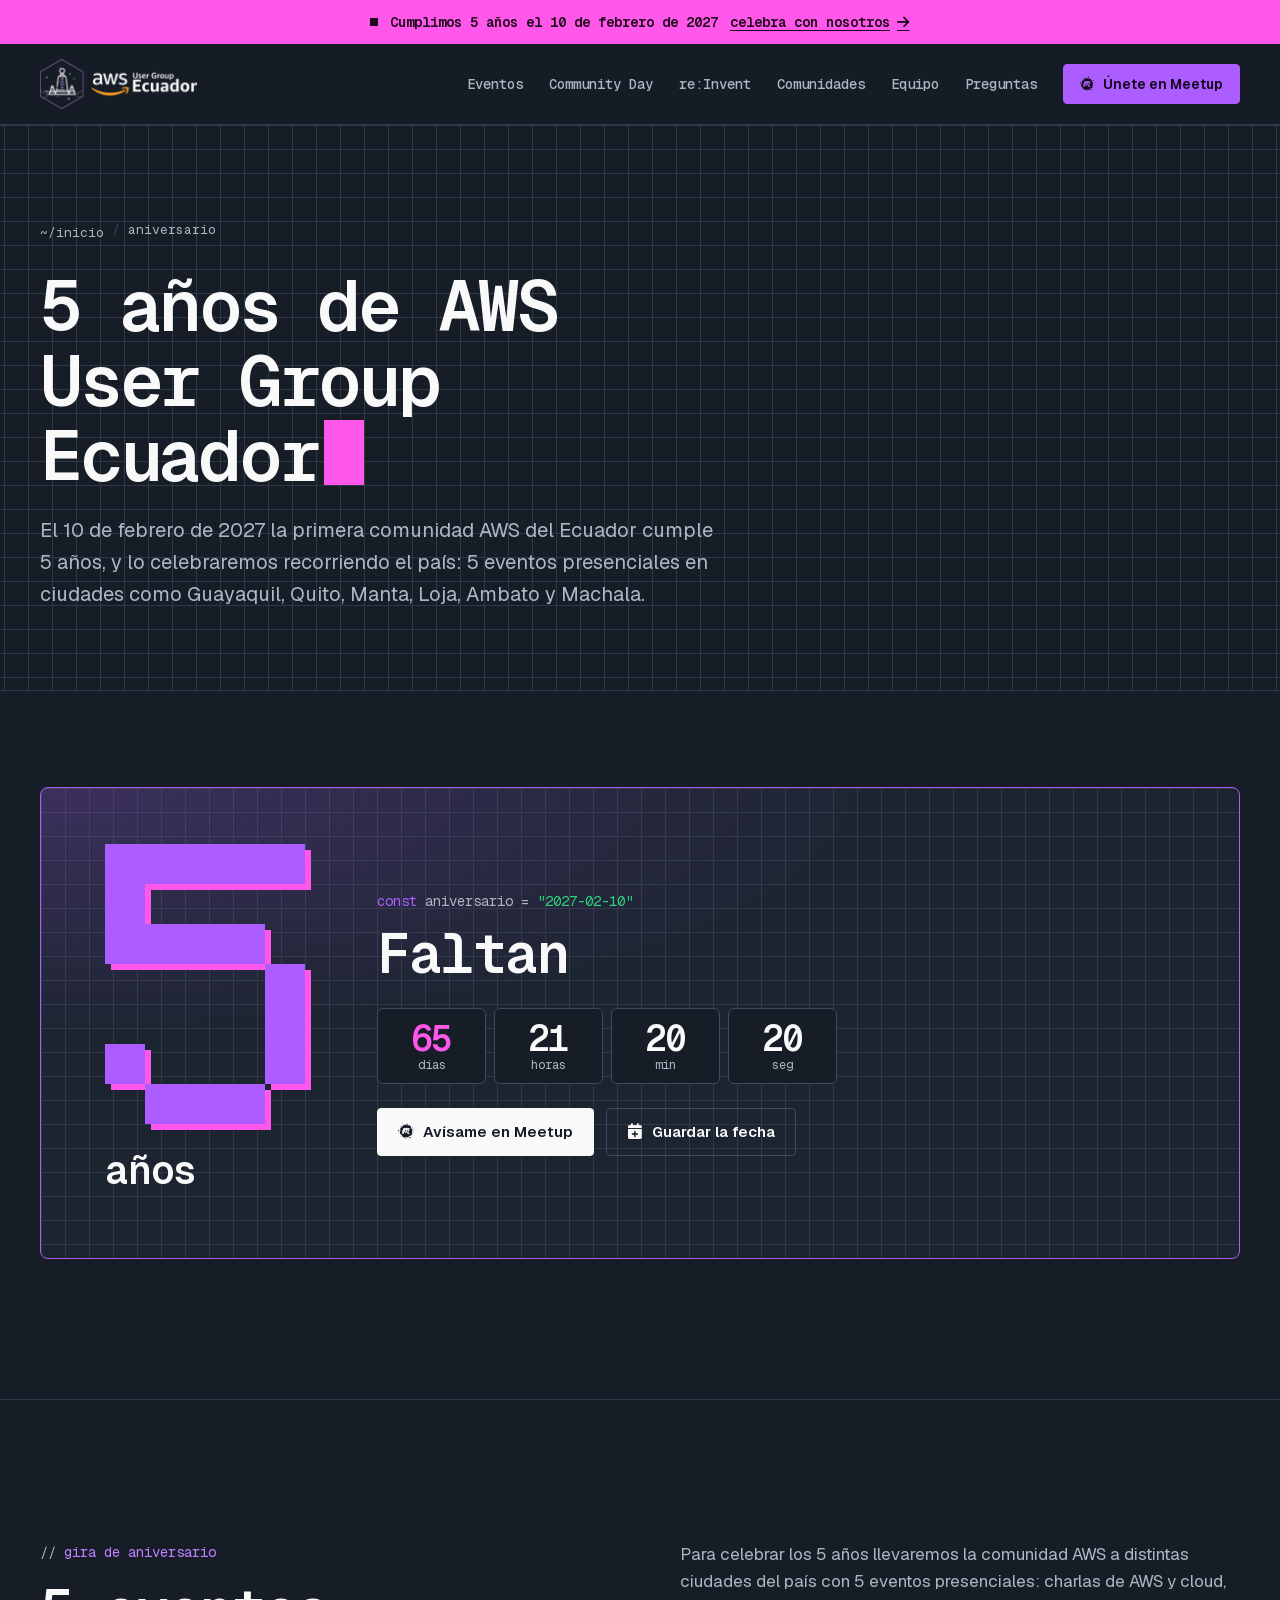
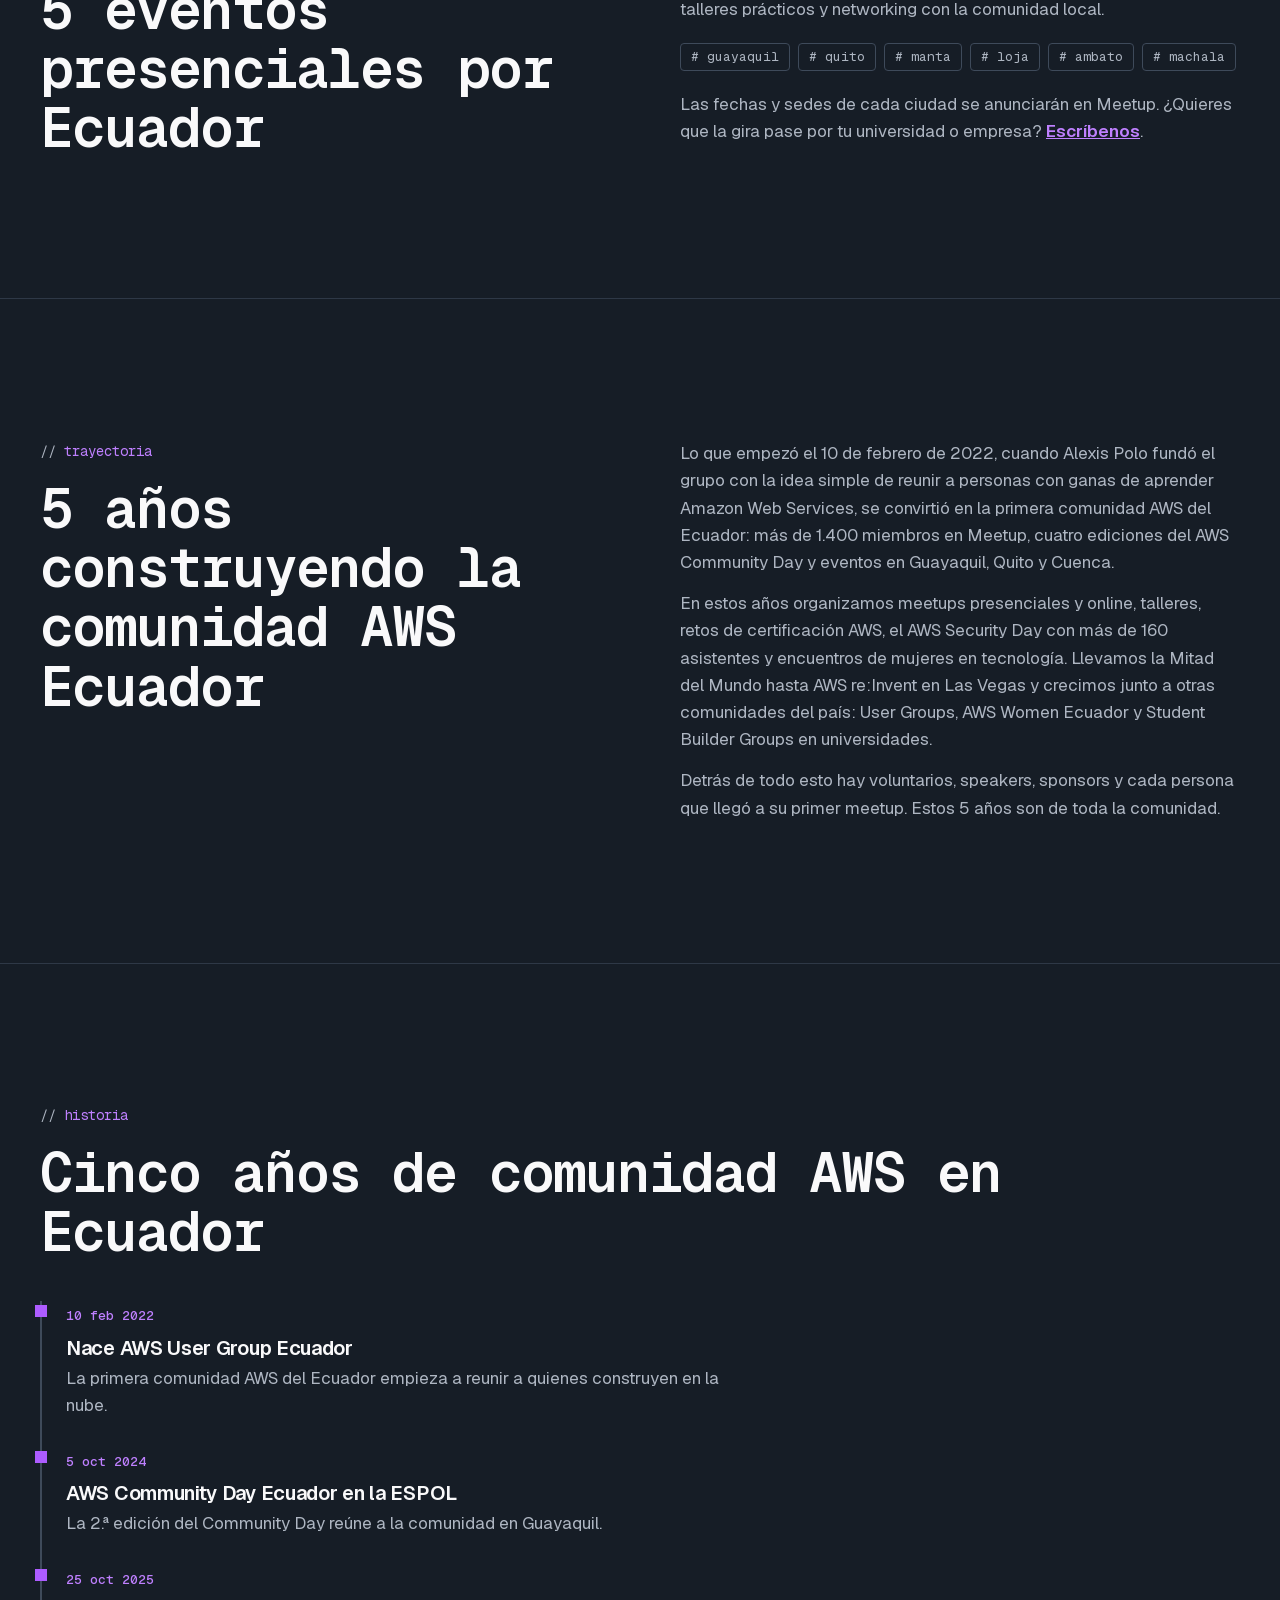
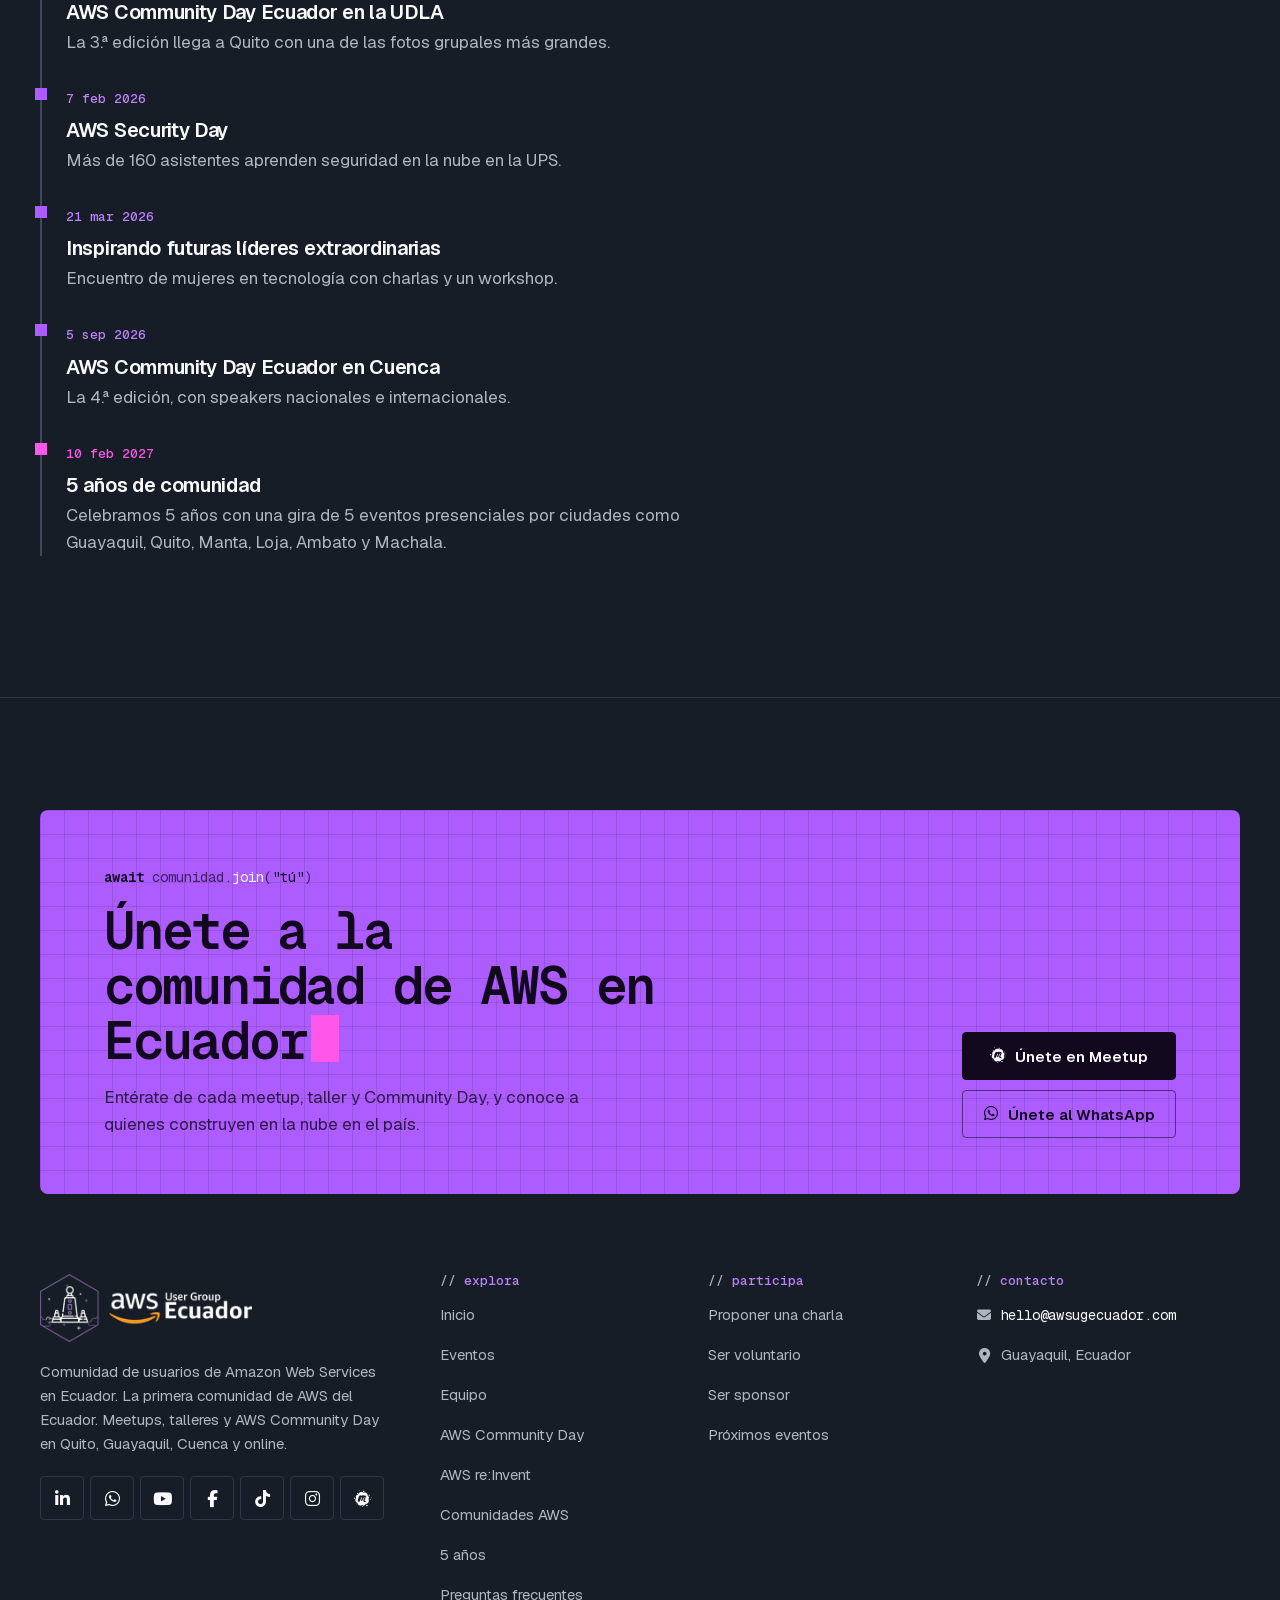
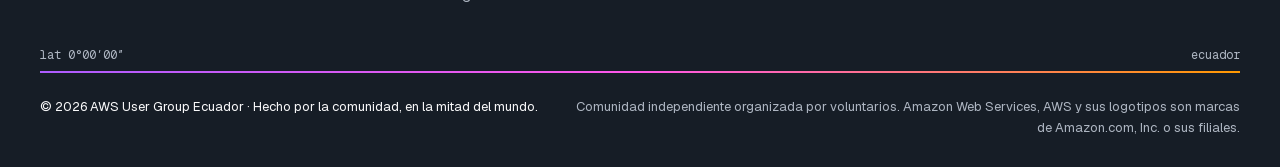
==== commit 60939313: "SEO para asistentes de IA, historia del fundador y fotos variadas - robots.txt permite explícitament" ====
--- a/aniversario/index.html
+++ b/aniversario/index.html
@@ -40,7 +40,7 @@
 <link rel="preload" href="/fonts/geist-latin.woff2" as="font" type="font/woff2" crossorigin>
 <link rel="preload" href="/fonts/fa-brands-a2ce9d39.woff2" as="font" type="font/woff2" crossorigin>
 <link rel="preload" href="/fonts/fa-solid-4832c2c9.woff2" as="font" type="font/woff2" crossorigin>
-<style>@font-face{font-family:'Geist';font-style:normal;font-weight:400 700;font-display:swap;src:url(/fonts/geist-latin.woff2) format('woff2')}@font-face{font-family:'Geist Mono';font-style:normal;font-weight:400 700;font-display:swap;src:url(/fonts/geist-mono-latin.woff2) format('woff2')}:root{color-scheme:dark;--bg:#161D26;--bg-2:#1C2430;--bg-3:#232C39;--line:#2E3846;--line-2:#3E4A5A;--text:#F9F9FA;--text-2:#AEB6C2;--purple:#AD5CFF;--purple-2:#BF80FF;--pink:#FF57E9;--orange:#FF9900;--cyan:#3AB0FF;--green:#2BD47D;--on-purple:#12091F;--sans:'Geist',system-ui,-apple-system,'Segoe UI',sans-serif;--mono:'Geist Mono',ui-monospace,'SFMono-Regular',Menlo,monospace;--gutter:20px;--max:1280px;--section:clamp(72px,11vw,144px);--grid:linear-gradient(var(--line) 1px,transparent 1px) 0 0 / 24px 24px,linear-gradient(90deg,var(--line) 1px,transparent 1px) 0 0 / 24px 24px}*,*::before,*::after{box-sizing:border-box}html{-webkit-text-size-adjust:100%;scroll-padding-top:96px}@media (prefers-reduced-motion:no-preference){html{scroll-behavior:smooth}}body{margin:0;background:var(--bg);color:var(--text);font-family:var(--sans);font-size:1.0625rem;line-height:1.6;-webkit-font-smoothing:antialiased}img{display:block;max-width:100%;height:auto}a{color:inherit}h1,h2,h3{margin:0;font-weight:600;line-height:1.1}p{margin:0}ul,ol{margin:0;padding:0;list-style:none}::selection{background:var(--purple);color:var(--on-purple)}:focus-visible{outline:2px solid var(--pink);outline-offset:3px}.skip{position:absolute;left:12px;top:-60px;z-index:100;background:var(--purple);color:var(--on-purple);padding:12px 16px;text-decoration:none;font-weight:600}.skip:focus{top:12px}.wrap{width:100%;max-width:var(--max);margin-inline:auto;padding-inline:var(--gutter)}.mono{font-family:var(--mono)}.kw{color:var(--purple)}.fn{color:var(--pink)}.str{color:var(--green)}.cm{color:var(--text-2)}.site-header{position:sticky;top:0;z-index:50;background:rgba(22,29,38,.9);-webkit-backdrop-filter:blur(12px);backdrop-filter:blur(12px);border-bottom:1px solid var(--line)}.header-row{display:flex;align-items:center;justify-content:space-between;height:72px;gap:16px}.brand{display:inline-flex;align-items:center;min-height:44px;text-decoration:none}.brand img{height:44px;width:auto}.nav-toggle{display:inline-flex;align-items:center;gap:10px;min-height:44px;padding:0 12px;border:1px solid var(--line-2);border-radius:4px;background:none;color:var(--text);font:500 .8125rem/1 var(--mono);cursor:pointer}.nav-toggle .bars{position:relative;width:18px;height:10px;flex:none}.nav-toggle .bars::before,.nav-toggle .bars::after{content:'';position:absolute;left:0;right:0;height:2px;background:currentColor;transition:transform .25s,top .25s}.nav-toggle .bars::before{top:0}.nav-toggle .bars::after{top:8px}.nav-toggle[aria-expanded="true"] .bars::before{top:4px;transform:rotate(45deg)}.nav-toggle[aria-expanded="true"] .bars::after{top:4px;transform:rotate(-45deg)}.site-nav{position:fixed;inset:72px 0 0 0;background:var(--bg);padding:16px var(--gutter) 40px;display:none;flex-direction:column;overflow-y:auto}.site-nav.open{display:flex}.site-nav li a{display:flex;align-items:center;gap:12px;padding:16px 0;border-bottom:1px solid var(--line);font-family:var(--mono);font-size:1.375rem;font-weight:500;text-decoration:none}.site-nav li a::before{content:'>';color:var(--purple)}.site-nav li a[aria-current="page"]{color:var(--purple-2)}.site-nav .btn{margin-top:32px;align-self:flex-start}.btn{display:inline-flex;align-items:center;justify-content:center;gap:.6em;min-height:48px;padding:0 20px;border:1px solid var(--text);border-radius:4px;background:var(--text);color:var(--bg);font:600 .9375rem/1 var(--sans);text-decoration:none;transition:background-color .2s,border-color .2s,color .2s}.btn i{font-size:1.05em;flex:none}.btn-purple{background:var(--purple);border-color:var(--purple);color:var(--on-purple)}.btn-ghost{background:transparent;color:var(--text);border-color:var(--line-2)}@media (hover:hover){.btn:hover{background:var(--purple-2);border-color:var(--purple-2);color:var(--on-purple)}.btn-ghost:hover{background:transparent;border-color:var(--purple-2);color:var(--purple-2)}}.link{display:inline-flex;align-items:center;gap:.55em;min-height:44px;font-weight:600;text-decoration:none;transition:color .2s}.link i{font-size:.9em;flex:none;transition:transform .2s}@media (hover:hover){.link:hover{color:var(--purple-2)}.link:hover i{transform:translateX(3px)}}.tags{display:flex;flex-wrap:wrap;gap:8px}.tag{display:inline-flex;align-items:center;min-height:28px;padding:0 10px;border:1px solid var(--line-2);border-radius:4px;font:400 .8125rem/1 var(--mono);color:var(--text-2)}.badge{display:inline-flex;align-items:center;min-height:24px;padding:0 8px;border:1px solid var(--line-2);border-radius:4px;font:500 .75rem/1 var(--mono);color:var(--text)}.badge.p{border-color:var(--purple);color:var(--purple-2)}.eyebrow{display:block;font-family:var(--mono);font-size:.875rem;color:var(--purple-2);margin-bottom:16px}.eyebrow::before{content:'// ';color:var(--text-2)}.hero{position:relative;padding-top:clamp(40px,8vw,96px);overflow:hidden}.prompt{font-family:var(--mono);font-size:.875rem;color:var(--text-2);margin-bottom:20px;overflow-wrap:anywhere}.hero h1{font-family:var(--mono);font-weight:600;font-size:clamp(2.25rem,9.6vw,5rem);line-height:1.04;letter-spacing:-0.04em}.hero h1 .hl{color:var(--purple)}.cursor{display:inline-block;width:.55em;height:.9em;margin-left:.08em;vertical-align:-0.06em;background:var(--pink)}@media (prefers-reduced-motion:no-preference){.cursor{animation:blink 1.1s steps(1) infinite}}@keyframes blink{50%{opacity:0}}.hero-lede{margin-top:24px;max-width:40ch;font-size:clamp(1.0625rem,2vw,1.25rem);color:var(--text-2)}.hero-lede strong{color:var(--text);font-weight:600}.hero-actions{margin-top:32px;display:flex;flex-wrap:wrap;gap:12px}.art{position:relative;margin-top:48px;aspect-ratio:1 / 1;max-width:480px;border:1px solid var(--line);background:var(--grid),var(--bg-2)}.art .pixel{position:absolute;inset:8%;width:84%;height:84%}.art-label{position:absolute;left:12px;bottom:10px;font:400 .75rem/1 var(--mono);color:var(--pink)}.art-label.r{left:auto;right:12px;color:var(--text-2)}@media (prefers-reduced-motion:no-preference){.spark{animation:twinkle 2.4s steps(2) infinite}.spark.s2{animation-delay:.6s}.spark.s3{animation-delay:1.2s}.spark.s4{animation-delay:1.8s}}@keyframes twinkle{50%{opacity:.15}}.stats{display:grid;grid-template-columns:1fr 1fr;margin-top:56px;border:1px solid var(--line)}.stats div{padding:18px 16px 20px;border-bottom:1px solid var(--line);display:flex;flex-direction:column-reverse;justify-content:flex-end;gap:6px}.stats div:nth-child(odd){border-right:1px solid var(--line)}.stats div:nth-last-child(-n+2){border-bottom:0}.stats dt{font:400 .8125rem/1.4 var(--mono);color:var(--text-2)}.stats dd{margin:0;font:600 clamp(1.75rem,6vw,2.5rem)/1 var(--mono);letter-spacing:-0.03em}.stats dd.t{font-size:clamp(1.0625rem,3vw,1.25rem);line-height:1.25;letter-spacing:-0.01em}.stats div:nth-child(1) dd{color:var(--purple-2)}.stats div:nth-child(2) dd{color:var(--pink)}.photo-band{margin-top:56px;position:relative}.photo-band img{width:100%;aspect-ratio:4 / 5;object-fit:cover;object-position:42% 62%}.photo-band figure{margin:0;position:relative}.photo-band figure::after{content:'';position:absolute;left:0;right:0;top:30%;height:2px;background:var(--pink);box-shadow:0 0 12px var(--pink)}.photo-band figcaption{padding:12px var(--gutter) 0;font:400 .8125rem/1.4 var(--mono);color:var(--text-2)}.photo-band figcaption b{color:var(--pink);font-weight:500}.section{padding-block:var(--section)}.section + .section{border-top:1px solid var(--line)}.h2,.section-head h2{font-family:var(--mono);font-weight:600;font-size:clamp(1.875rem,6.4vw,3.5rem);line-height:1.06;letter-spacing:-0.035em}.section-head p{margin-top:20px;max-width:54ch;color:var(--text-2);font-size:1.0625rem}.muted{color:var(--text-2)}.bento{display:grid;gap:12px;margin-top:40px}.cell{position:relative;padding:24px 20px 26px;border:1px solid var(--line);border-radius:6px;background:var(--bg-2);transition:border-color .2s}@media (hover:hover){.cell:hover{border-color:var(--purple)}}.cell .tag{margin-bottom:18px}.cell h3{font-size:1.25rem;font-weight:600;letter-spacing:-0.015em}.cell p{margin-top:8px;color:var(--text-2)}.cell.hi{background:var(--purple);border-color:var(--purple);color:var(--on-purple);background-image:linear-gradient(rgba(18,9,31,.12) 1px,transparent 1px),linear-gradient(90deg,rgba(18,9,31,.12) 1px,transparent 1px);background-size:24px 24px}.cell.hi p{color:rgba(18,9,31,.78)}.cell.hi .tag{border-color:rgba(18,9,31,.4);color:var(--on-purple)}.cell.hi h3{font-family:var(--mono);font-size:clamp(1.5rem,4.4vw,2rem);letter-spacing:-0.03em}.cd{display:grid;gap:32px}.cd figure{margin:0;border:1px solid var(--line);border-radius:6px;overflow:hidden}.cd img{width:100%;aspect-ratio:4 / 3;object-fit:cover}#community-day .cd img{aspect-ratio:16 / 9;object-position:50% 70%}.cd .meta{display:grid;grid-template-columns:auto 1fr;gap:10px 20px;margin:28px 0;padding:18px 0;border-block:1px solid var(--line)}.cd .meta dt{font:400 .875rem/1.5 var(--mono);color:var(--text-2)}.cd .meta dd{margin:0;font-weight:600}.cd .actions{display:flex;flex-wrap:wrap;gap:12px}.feed{margin-top:40px;border-top:1px solid var(--line)}.event{position:relative;display:grid;gap:10px;padding:24px 0 26px;border-bottom:1px solid var(--line)}.event .top{display:flex;flex-wrap:wrap;align-items:center;gap:8px 12px;font:400 .8125rem/1.4 var(--mono);color:var(--text-2)}.event time{color:var(--purple-2);font-weight:500}.event h3{font-size:clamp(1.25rem,3.4vw,1.625rem);font-weight:600;letter-spacing:-0.02em;line-height:1.2;max-width:34ch;transition:color .2s}.event h3 a{text-decoration:none}.event h3 a::after{content:'';position:absolute;inset:0}.event p{color:var(--text-2);max-width:62ch}.event .where{display:inline-flex;align-items:center;gap:.5em}.event .tags{position:relative;z-index:1;pointer-events:none}@media (hover:hover){.event:hover h3{color:var(--purple-2)}}.events-foot{margin-top:32px;display:flex;flex-wrap:wrap;gap:12px}.gallery{display:grid;grid-template-columns:1fr 1fr;gap:8px}.gallery figure{margin:0;overflow:hidden;border-radius:6px;background:var(--bg-2)}.gallery img{width:100%;height:100%;object-fit:cover}.gallery .g1{grid-column:1 / -1;aspect-ratio:16 / 10}.gallery .g2,.gallery .g3{aspect-ratio:3 / 4}.gallery-cap{margin-top:12px;font:400 .8125rem/1.4 var(--mono);color:var(--text-2)}.team{display:grid;grid-template-columns:1fr;gap:12px;margin-top:40px}.member{display:grid;grid-template-columns:112px 1fr;column-gap:16px;align-content:center;padding:12px;border:1px solid var(--line);border-radius:6px;background:var(--bg-2)}.member figure{grid-row:1 / span 3;margin:0;width:112px;height:112px;border-radius:6px;overflow:hidden;background:var(--bg-3)}.member img{width:100%;height:100%;aspect-ratio:1 / 1;object-fit:cover;object-position:50% 25%}.member h3{align-self:end;font-size:1.125rem;font-weight:600;letter-spacing:-0.01em}.member .badges{display:flex;flex-wrap:wrap;gap:6px;margin-top:8px}.member .social{display:flex;gap:4px;margin:6px 0 0 -10px}.icon-btn{display:grid;place-items:center;width:44px;height:44px;line-height:1;border-radius:4px;text-decoration:none;color:var(--text-2);font-size:1.0625rem;transition:background-color .2s,color .2s}@media (hover:hover){.icon-btn:hover{background-color:var(--bg-3);color:var(--purple-2)}}.sponsors{display:grid;grid-template-columns:1fr;gap:12px;margin-top:40px}.sponsors li{display:grid;place-items:center;min-height:104px;padding:24px;border:1px solid var(--line);border-radius:6px;background:var(--bg-2)}.sponsors img{max-height:36px;width:auto;max-width:100%;filter:brightness(0) invert(1);opacity:.88;transition:opacity .2s}@media (hover:hover){.sponsors li:hover img{opacity:1}}.cta-card{margin-top:24px;display:grid;gap:20px;padding:28px 22px;border-radius:6px;background:var(--pink);color:#1F0A1C;background-image:linear-gradient(rgba(31,10,28,.1) 1px,transparent 1px),linear-gradient(90deg,rgba(31,10,28,.1) 1px,transparent 1px);background-size:24px 24px}.cta-card p{font:600 clamp(1.25rem,3.6vw,1.75rem)/1.2 var(--mono);letter-spacing:-0.03em;max-width:26ch}.cta-card .btn{justify-self:start;background:#1F0A1C;border-color:#1F0A1C;color:var(--text)}@media (hover:hover){.cta-card .btn:hover{background:var(--text);border-color:var(--text);color:#1F0A1C}}.faq{margin-top:40px;display:grid;gap:10px}.faq details{border:1px solid var(--line);border-radius:6px;background:var(--bg-2);transition:border-color .2s}.faq details[open]{border-color:var(--purple)}.faq summary{display:flex;align-items:center;justify-content:space-between;gap:16px;min-height:64px;padding:14px 16px 14px 20px;cursor:pointer;list-style:none;font-size:1.0625rem;font-weight:600;line-height:1.35}.faq summary::-webkit-details-marker{display:none}.faq summary::after{content:'';flex:none;width:32px;height:32px;border-radius:4px;border:1px solid var(--line-2);color:var(--text);background:linear-gradient(currentColor,currentColor) center / 12px 2px no-repeat,linear-gradient(currentColor,currentColor) center / 2px 12px no-repeat;transition:background-color .2s,color .2s,border-color .2s}@media (hover:hover){.faq summary:hover::after{border-color:var(--purple);color:var(--purple-2)}}.faq details[open]>summary::after{background:linear-gradient(currentColor,currentColor) center / 12px 2px no-repeat;background-color:var(--purple);border-color:var(--purple);color:var(--on-purple)}.faq .answer{padding:0 20px 22px;color:var(--text-2);max-width:70ch}.faq .answer a{color:var(--purple-2);font-weight:600}.site-footer{border-top:1px solid var(--line);padding-top:clamp(56px,9vw,112px);padding-bottom:28px}.join-card{display:grid;gap:28px;padding:32px 22px;border-radius:8px;background:var(--purple);color:var(--on-purple);background-image:linear-gradient(rgba(18,9,31,.12) 1px,transparent 1px),linear-gradient(90deg,rgba(18,9,31,.12) 1px,transparent 1px);background-size:24px 24px}.join-card .prompt{color:rgba(18,9,31,.7);margin-bottom:14px}.join-card .prompt .kw{color:var(--on-purple);font-weight:600}.join-card .prompt .fn{color:#FFFFFF}.join-card .prompt .str{color:#12091F}.join-card h2{font:600 clamp(1.75rem,6.4vw,3.25rem)/1.06 var(--mono);letter-spacing:-0.04em;max-width:18ch}.join-card .cursor{background:var(--pink)}.join-lede{margin-top:16px;max-width:46ch;color:rgba(18,9,31,.8)}.join-actions{display:flex;flex-wrap:wrap;gap:10px}.join-card .btn{background:var(--on-purple);border-color:var(--on-purple);color:var(--text)}.join-card .btn-dark{background:transparent;border-color:rgba(18,9,31,.55);color:var(--on-purple)}@media (hover:hover){.join-card .btn:hover{background:var(--text);border-color:var(--text);color:var(--on-purple)}.join-card .btn-dark:hover{background:var(--on-purple);border-color:var(--on-purple);color:var(--text)}}.footer-grid{display:grid;grid-template-columns:1fr 1fr;gap:40px 24px;margin-top:64px}.footer-brand{grid-column:1 / -1}.footer-brand img{height:68px;width:auto}.footer-brand p{margin-top:18px;max-width:38ch;color:var(--text-2);font-size:.9375rem}.footer-brand .social{display:flex;flex-wrap:wrap;gap:6px;margin-top:20px}.footer-brand .icon-btn{border:1px solid var(--line);color:var(--text)}@media (hover:hover){.footer-brand .icon-btn:hover{border-color:var(--purple);background-color:var(--bg-3);color:var(--purple-2)}}.footer-col h2{font:500 .8125rem/1 var(--mono);color:var(--purple-2);margin-bottom:8px}.footer-col h2::before{content:'// ';color:var(--text-2)}.footer-col a,.footer-col .plain{display:inline-flex;align-items:center;gap:.6em;min-height:40px;text-decoration:none;color:var(--text-2);font-size:.9375rem;transition:color .2s}.footer-col i{width:1.1em;text-align:center;flex:none;color:var(--text-2)}@media (hover:hover){.footer-col a:hover{color:var(--text)}}.footer-col:last-child{grid-column:1 / -1}.footer-col .mail{color:var(--text);font-family:var(--mono);font-size:.875rem;word-break:break-all}.equator-bar{position:relative;margin-top:56px;height:2px;background:linear-gradient(90deg,var(--purple),var(--pink),var(--orange))}.equator-bar span{position:absolute;top:-22px;font:400 .75rem/1 var(--mono);color:var(--text-2)}.equator-bar span:last-child{right:0}.footer-meta{display:grid;gap:8px;margin-top:24px;color:var(--text-2);font-size:.8125rem}.footer-meta p:first-child{color:var(--text)}.page-hero{padding-top:clamp(40px,8vw,96px);padding-bottom:clamp(48px,7vw,80px);border-bottom:1px solid var(--line);background:var(--grid),var(--bg);background-position:center top}.page-hero h1{font-family:var(--mono);font-size:clamp(2.125rem,8.6vw,4.5rem);font-weight:600;letter-spacing:-0.045em;line-height:1.04;max-width:16ch}.page-hero p.lede{margin-top:20px;max-width:52ch;font-size:clamp(1.0625rem,2vw,1.25rem);color:var(--text-2)}.crumbs{margin-bottom:24px;font:400 .8125rem/1.4 var(--mono);color:var(--text-2)}.crumbs ol{display:flex;flex-wrap:wrap;gap:8px}.crumbs li + li::before{content:'/';margin-right:8px;color:var(--line-2)}.crumbs a{text-decoration:none;display:inline-flex;min-height:24px;align-items:center}@media (hover:hover){.crumbs a:hover{color:var(--purple-2)}}.notice{margin-top:32px;padding:22px 20px;display:grid;gap:16px;border:1px solid var(--purple);border-radius:6px;background:var(--bg-2)}.notice p{max-width:54ch}.split{display:grid;gap:32px}.split .body p + p{margin-top:14px}.split .body{color:var(--text-2)}.list{margin-top:28px;display:grid;gap:10px}.list li{padding:18px 20px;border:1px solid var(--line);border-radius:6px;background:var(--bg-2)}.list h3{font-size:1.0625rem;color:var(--text)}.list p{margin-top:4px}.announce{display:flex;align-items:center;justify-content:center;flex-wrap:wrap;gap:4px 12px;min-height:44px;padding:8px var(--gutter);text-align:center;text-decoration:none;background:var(--pink);color:#1F0A1C;font:600 .875rem/1.3 var(--mono)}.announce .dot{width:8px;height:8px;flex:none;background:#1F0A1C}@media (prefers-reduced-motion:no-preference){.announce .dot{animation:blink 1.1s steps(1) infinite}}.announce .go{display:inline-flex;align-items:center;gap:.45em;text-decoration:underline;text-underline-offset:3px}@media (hover:hover){.announce:hover .go i{transform:translateX(3px)}.announce .go i{transition:transform .2s}}.anniversary{padding-top:clamp(56px,8vw,96px)}.aniv-card{display:grid;gap:28px;padding:28px 22px;border:1px solid var(--purple);border-radius:8px;background:radial-gradient(120% 90% at 0% 0%,rgba(173,92,255,.22),transparent 60%),var(--grid),var(--bg-2)}.aniv-art{display:flex;align-items:flex-end;gap:14px;color:var(--purple)}.aniv-art .five{width:clamp(96px,26vw,200px);height:auto;filter:drop-shadow(6px 6px 0 var(--pink))}.aniv-years{font-size:clamp(1.5rem,5vw,2.5rem);font-weight:600;color:var(--text);letter-spacing:-0.03em}.aniv-body .prompt{margin-bottom:12px}.aniv-lede{margin-top:16px;max-width:52ch;color:var(--text-2)}.aniv-lede strong{color:var(--text)}.countdown{display:grid;grid-template-columns:repeat(4,1fr);gap:8px;margin-top:24px;max-width:460px}.countdown div{display:grid;place-items:center;gap:2px;padding:12px 4px;border:1px solid var(--line-2);border-radius:6px;background:var(--bg)}.countdown span{font:600 clamp(1.5rem,6vw,2.25rem)/1 var(--mono);letter-spacing:-0.03em;color:var(--text);font-variant-numeric:tabular-nums}.countdown div:first-child span{color:var(--pink)}.countdown small{font:400 .75rem/1 var(--mono);color:var(--text-2)}.aniv-body .hero-actions{margin-top:24px}.filters{display:flex;gap:8px;margin-top:32px;overflow-x:auto;padding-bottom:4px;scrollbar-width:none}.filters::-webkit-scrollbar{display:none}.chip{flex:none;min-height:40px;padding:0 14px;border:1px solid var(--line-2);border-radius:4px;background:transparent;color:var(--text-2);font:500 .8125rem/1 var(--mono);cursor:pointer;transition:background-color .2s,border-color .2s,color .2s}@media (hover:hover){.chip:hover{border-color:var(--purple);color:var(--text)}}.chip[aria-pressed="true"]{background:var(--purple);border-color:var(--purple);color:var(--on-purple)}.moments{margin-top:20px;columns:2;column-gap:8px}.moment{position:relative;margin:0 0 8px;break-inside:avoid;border-radius:6px;overflow:hidden;background:var(--bg-3)}.moment[hidden]{display:none}.moments:not(.expanded) .moment:nth-child(n+11){display:none}.more{margin-top:12px;width:100%}.moment img{width:100%;height:auto;transition:transform .5s ease}.moment figcaption{position:absolute;left:8px;bottom:8px;padding:4px 8px;border-radius:4px;background:rgba(22,29,38,.82);font:500 .6875rem/1.2 var(--mono);color:var(--text)}@media (hover:hover){.moment:hover img{transform:scale(1.04)}}.albums-title{margin-top:56px;font-size:.875rem;font-weight:500;color:var(--purple-2)}.albums{display:grid;grid-template-columns:1fr;gap:12px;margin-top:16px}#contenido .albums:first-child{margin-top:40px}.album a{display:grid;grid-template-columns:112px 1fr;align-items:stretch;border:1px solid var(--line);border-radius:6px;overflow:hidden;background:var(--bg-2);text-decoration:none;transition:border-color .2s}.album img{width:100%;height:100%;aspect-ratio:1;object-fit:cover}.a-body{display:grid;align-content:center;gap:4px;padding:14px 16px}.a-count{font:500 .75rem/1 var(--mono);color:var(--pink)}.album strong{font-size:1.0625rem;line-height:1.25}.a-meta{font:400 .8125rem/1.3 var(--mono);color:var(--text-2)}@media (hover:hover){.album a:hover{border-color:var(--purple)}.album a:hover strong{color:var(--purple-2)}}.section-head + .albums{margin-top:40px}.founder{margin-top:56px;padding:28px 22px;border:1px solid var(--purple);border-radius:8px;background:radial-gradient(120% 90% at 100% 0%,rgba(255,87,233,.14),transparent 60%),var(--bg-2)}.founder p{margin-top:16px;max-width:64ch;color:var(--text-2);font-size:1.0625rem}.founder .hero-actions{margin-top:24px}@media (min-width:768px){.founder{padding:40px 48px}}.in-action{margin-top:64px}.action-grid{display:grid;grid-template-columns:1fr 1fr;gap:8px;margin-top:28px}.action-grid figure{position:relative;margin:0;border-radius:6px;overflow:hidden;background:var(--bg-3)}.action-grid img{width:100%;height:100%;object-fit:cover}.action-grid figure:nth-child(1),.action-grid figure:nth-child(4){grid-column:1 / -1;aspect-ratio:16 / 10}.action-grid figure:nth-child(2),.action-grid figure:nth-child(3){aspect-ratio:1}.action-grid figcaption{position:absolute;left:8px;bottom:8px;padding:4px 8px;border-radius:4px;background:rgba(22,29,38,.82);font:500 .6875rem/1.2 var(--mono)}@media (min-width:768px){.action-grid{grid-template-columns:2fr 1fr 1fr;grid-template-rows:repeat(2,clamp(200px,22vw,300px));gap:12px}.action-grid figure:nth-child(1){grid-column:1;grid-row:1 / 3;aspect-ratio:auto}.action-grid figure:nth-child(2),.action-grid figure:nth-child(3){aspect-ratio:auto}.action-grid figure:nth-child(4){grid-column:2 / 4;aspect-ratio:auto}}.reinvent{display:grid;gap:32px}.reinvent figure{margin:0;position:relative;border:1px solid var(--line);border-radius:6px;overflow:hidden}.reinvent img{width:100%;aspect-ratio:1;object-fit:cover}.reinvent figcaption{position:absolute;left:10px;bottom:10px;padding:5px 10px;border-radius:4px;background:rgba(22,29,38,.85);font:500 .75rem/1.2 var(--mono)}.reinvent figcaption b{color:var(--orange);font-weight:500}@media (min-width:1024px){.reinvent{grid-template-columns:1fr 1fr;gap:80px;align-items:center}.reinvent figure{max-width:560px;justify-self:end;width:100%}}.reinvent-strip{display:grid;grid-auto-flow:column;grid-auto-columns:62%;gap:10px;margin-top:32px;overflow-x:auto;scroll-snap-type:x mandatory;padding-bottom:8px;scrollbar-width:thin}.reinvent-strip figure{position:relative;margin:0;scroll-snap-align:start;border-radius:6px;overflow:hidden;background:var(--bg-3)}.reinvent-strip img{width:100%;aspect-ratio:4 / 5;object-fit:cover}.reinvent-strip figcaption{position:absolute;left:8px;bottom:8px;padding:4px 8px;border-radius:4px;background:rgba(22,29,38,.82);font:500 .6875rem/1.2 var(--mono)}@media (min-width:768px){.reinvent-strip{grid-auto-columns:30%;gap:12px}}@media (min-width:1024px){.reinvent-strip{grid-auto-flow:row dense;grid-template-columns:repeat(4,1fr);grid-auto-rows:clamp(240px,24vw,340px);overflow:visible;margin-top:48px}.reinvent-strip img{height:100%;aspect-ratio:auto}.reinvent-strip .wide{grid-column:span 2}}.section-sm{padding-block:clamp(48px,7vw,80px)}.h3-mono{font:500 .9375rem/1.4 var(--mono);color:var(--purple-2);letter-spacing:0}.cl-intro{margin-top:8px;font-size:.9375rem;max-width:60ch}.comm-list{display:grid;grid-template-columns:1fr;column-gap:32px;margin-top:20px;border-top:1px solid var(--line)}.comm-list a{display:grid;grid-template-columns:1fr auto;align-items:center;column-gap:12px;min-height:56px;padding:10px 0;border-bottom:1px solid var(--line);text-decoration:none;transition:color .2s}.cl-name{font-size:.9375rem;font-weight:500;line-height:1.3}.cl-meta{grid-column:1;font:400 .75rem/1.4 var(--mono);color:var(--text-2)}.comm-list i{grid-column:2;grid-row:1 / span 2;color:var(--text-2);font-size:1.05rem;transition:color .2s}@media (hover:hover){.comm-list a:hover .cl-name,.comm-list a:hover i{color:var(--purple-2)}}.sr-only{position:absolute;width:1px;height:1px;padding:0;margin:-1px;overflow:hidden;clip:rect(0,0,0,0);white-space:nowrap;border:0}@media (min-width:768px){.comm-list{grid-template-columns:1fr 1fr}}@media (min-width:1024px){.comm-list{grid-template-columns:repeat(3,1fr)}}.editions{display:grid;gap:16px;margin-top:40px}.edition{display:grid;border:1px solid var(--line);border-radius:6px;overflow:hidden;background:var(--bg-2)}.edition figure{margin:0}.edition img{width:100%;aspect-ratio:16 / 10;object-fit:cover}.edition-body{padding:22px 20px 24px}.edition-meta{display:flex;flex-wrap:wrap;align-items:center;gap:10px;font:500 .8125rem/1 var(--mono);color:var(--purple-2)}.edition h3{margin-top:14px;font-size:clamp(1.25rem,3.2vw,1.625rem);letter-spacing:-0.02em}.edition-place{display:flex;align-items:center;gap:.5em;margin:8px 0 12px;font:400 .875rem/1.4 var(--mono);color:var(--pink)}.edition-links{display:flex;flex-wrap:wrap;gap:8px;margin-top:18px}@media (min-width:768px){.edition{grid-template-columns:1fr 1fr;align-items:center}.edition img{aspect-ratio:4 / 3;height:100%}.edition-body{padding:32px}}.ri-gallery{display:grid;grid-template-columns:1fr 1fr;gap:8px;margin-top:32px}.ri-gallery figure{position:relative;margin:0;border-radius:6px;overflow:hidden;background:var(--bg-3)}.ri-gallery img{width:100%;height:100%;aspect-ratio:4 / 5;object-fit:cover}.ri-gallery .wide{grid-column:1 / -1}.ri-gallery .wide img{aspect-ratio:4 / 3}.ri-gallery figcaption{position:absolute;left:8px;bottom:8px;padding:4px 8px;border-radius:4px;background:rgba(22,29,38,.82);font:500 .6875rem/1.2 var(--mono)}@media (min-width:1024px){.ri-gallery{grid-template-columns:repeat(4,1fr);grid-auto-rows:clamp(240px,24vw,340px);gap:12px}.ri-gallery img,.ri-gallery .wide img{aspect-ratio:auto}.ri-gallery .wide{grid-column:span 2;grid-row:span 2}.ri-gallery .wide2{grid-column:span 2}}.city-blocks{display:grid;gap:40px}.city-block .comm-list{margin-top:12px}.hitos{margin-top:40px;border-left:2px solid var(--line-2);padding-left:24px;display:grid;gap:28px}.hito{position:relative}.hito::before{content:'';position:absolute;left:-31px;top:4px;width:12px;height:12px;background:var(--purple)}.hito.next::before{background:var(--pink)}.hito time{font:500 .8125rem/1 var(--mono);color:var(--purple-2)}.hito.next time{color:var(--pink)}.hito h3{margin-top:8px;font-size:1.25rem;letter-spacing:-0.015em}.hito p{margin-top:6px;color:var(--text-2);max-width:60ch}@media (prefers-reduced-motion:no-preference){.js .reveal{opacity:0;transform:translateY(16px);transition:opacity .6s ease,transform .6s ease}.js .reveal.in{opacity:1;transform:none}}@media (prefers-reduced-motion:reduce){*{transition:none !important}}@media (min-width:768px){:root{--gutter:40px}.stats{grid-template-columns:repeat(4,1fr)}.stats div,.stats div:nth-child(odd){border-bottom:0;border-right:1px solid var(--line)}.stats div:last-child{border-right:0}.photo-band img{aspect-ratio:16 / 9}.moments{columns:3;column-gap:12px}.moment{margin-bottom:12px}.albums{grid-template-columns:1fr 1fr}.aniv-card{grid-template-columns:auto 1fr;gap:48px;align-items:center;padding:40px}.aniv-art{flex-direction:column;align-items:flex-start}.photo-band figure{border-block:1px solid var(--line)}.bento{grid-template-columns:repeat(6,1fr)}.bento .cell{grid-column:span 3}.bento .cell.hi{grid-column:span 3}.gallery{grid-template-columns:repeat(12,1fr);gap:12px}.gallery .g1{grid-column:1 / 9;grid-row:1 / 3;aspect-ratio:auto}.gallery .g2{grid-column:9 / -1;aspect-ratio:4 / 3}.gallery .g3{grid-column:9 / -1;aspect-ratio:4 / 3}.team{grid-template-columns:repeat(2,1fr);gap:24px;align-items:start}.member{display:block;padding:0;border:0;background:none}.member figure{width:100%;height:auto}.member h3{margin-top:14px}.sponsors{grid-template-columns:repeat(3,1fr)}.cta-card{grid-template-columns:1fr auto;align-items:center;padding:36px 40px}.notice{grid-template-columns:1fr auto;align-items:center;padding:24px 28px}.join-card{grid-template-columns:1fr auto;align-items:end;gap:40px;padding:48px}.join-actions{flex-direction:column;align-items:stretch}.footer-grid{grid-template-columns:repeat(3,1fr)}.footer-col:last-child{grid-column:auto}.footer-meta{grid-template-columns:auto 1fr;gap:24px;align-items:start}.footer-meta .legal{text-align:right}}@media (min-width:1024px){.nav-toggle{display:none}.site-nav{position:static;display:flex;flex-direction:row;align-items:center;gap:8px;padding:0;background:none;overflow:visible}.site-nav ul{display:flex;gap:2px}.site-nav li a{padding:0 9px;min-height:40px;border:0;border-radius:4px;font-size:.8125rem;white-space:nowrap;color:var(--text-2);transition:background-color .2s,color .2s}.site-nav li a::before{content:none}.site-nav li a:hover{background:var(--bg-3);color:var(--text)}.site-nav li a[aria-current="page"]{color:var(--text);background:var(--bg-3)}.site-nav .btn{margin:0 0 0 6px;min-height:40px;padding:0 14px;font-size:.8125rem;white-space:nowrap}.hero-grid{display:grid;grid-template-columns:1.25fr 1fr;gap:64px;align-items:center}.art{margin-top:0;justify-self:end;width:100%}.photo-band img{aspect-ratio:21 / 9;object-position:50% 66%}.moments{columns:4}.moments:not(.expanded) .moment:nth-child(n+11){display:block}.moments:not(.expanded) .moment[hidden]{display:none}.more{display:none}.albums{grid-template-columns:repeat(4,1fr)}.album a{grid-template-columns:1fr}.album img{aspect-ratio:3 / 2}.aniv-card{padding:56px 64px;gap:72px}.bento{grid-template-columns:repeat(12,1fr)}.bento .cell{grid-column:span 4}.bento .cell.hi{grid-column:span 4}.bento .cell{min-height:240px;display:flex;flex-direction:column}.bento .cell .tag{align-self:flex-start;margin-bottom:auto}.bento .cell h3{margin-top:32px}.cd{grid-template-columns:1.2fr 1fr;gap:64px;align-items:center}.split-head{display:grid;grid-template-columns:1fr 1fr;gap:64px;align-items:end}.split-head p{margin-top:0}.event{grid-template-columns:1fr auto;column-gap:40px;padding:28px 0}.event .tags{grid-column:2;grid-row:1 / span 3;align-self:center;justify-content:flex-end;flex-wrap:nowrap}.gallery{grid-template-rows:repeat(2,clamp(200px,20vw,290px));gap:16px}.gallery .g2,.gallery .g3{aspect-ratio:auto}.team{grid-template-columns:repeat(4,1fr);gap:24px}.brand img{height:50px}.header-row{height:80px}.join-card{padding:56px 64px}.footer-grid{grid-template-columns:1.6fr 1fr 1fr 1.2fr;gap:48px;margin-top:80px}.footer-brand{grid-column:auto}.split{grid-template-columns:1fr 1fr;gap:80px}}@media (min-width:1280px){.site-nav li a{padding:0 12px;font-size:.875rem}.site-nav .btn{padding:0 16px;font-size:.875rem}}@media (min-width:1440px){:root{--gutter:48px}}@font-face{font-family:"Font Awesome 6 Free";font-style:normal;font-weight:900;font-display:swap;src:url(/fonts/fa-solid-4832c2c9.woff2) format("woff2")}@font-face{font-family:"Font Awesome 6 Brands";font-style:normal;font-weight:400;font-display:swap;src:url(/fonts/fa-brands-a2ce9d39.woff2) format("woff2")}.fa-solid,.fa-brands{display:inline-block;min-width:1em;text-align:center;line-height:1;font-style:normal;font-variant:normal;text-rendering:auto;-webkit-font-smoothing:antialiased;-moz-osx-font-smoothing:grayscale}.fa-solid{font-family:"Font Awesome 6 Free";font-weight:900}.fa-brands{font-family:"Font Awesome 6 Brands";font-weight:400}.fa-solid::before,.fa-brands::before{content:var(--fa)}.fa-arrow-right{--fa:"\f061"}.fa-arrow-up-right-from-square{--fa:"\f08e"}.fa-calendar-plus{--fa:"\f271"}.fa-envelope{--fa:"\f0e0"}.fa-facebook-f{--fa:"\f39e"}.fa-globe{--fa:"\f0ac"}.fa-images{--fa:"\f302"}.fa-instagram{--fa:"\f16d"}.fa-linkedin-in{--fa:"\f0e1"}.fa-location-dot{--fa:"\f3c5"}.fa-meetup{--fa:"\f2e0"}.fa-microphone{--fa:"\f130"}.fa-tiktok{--fa:"\e07b"}.fa-whatsapp{--fa:"\f232"}.fa-youtube{--fa:"\f167"}</style>
+<style>@font-face{font-family:'Geist';font-style:normal;font-weight:400 700;font-display:swap;src:url(/fonts/geist-latin.woff2) format('woff2')}@font-face{font-family:'Geist Mono';font-style:normal;font-weight:400 700;font-display:swap;src:url(/fonts/geist-mono-latin.woff2) format('woff2')}:root{color-scheme:dark;--bg:#161D26;--bg-2:#1C2430;--bg-3:#232C39;--line:#2E3846;--line-2:#3E4A5A;--text:#F9F9FA;--text-2:#AEB6C2;--purple:#AD5CFF;--purple-2:#BF80FF;--pink:#FF57E9;--orange:#FF9900;--cyan:#3AB0FF;--green:#2BD47D;--on-purple:#12091F;--sans:'Geist',system-ui,-apple-system,'Segoe UI',sans-serif;--mono:'Geist Mono',ui-monospace,'SFMono-Regular',Menlo,monospace;--gutter:20px;--max:1280px;--section:clamp(72px,11vw,144px);--grid:linear-gradient(var(--line) 1px,transparent 1px) 0 0 / 24px 24px,linear-gradient(90deg,var(--line) 1px,transparent 1px) 0 0 / 24px 24px}*,*::before,*::after{box-sizing:border-box}html{-webkit-text-size-adjust:100%;scroll-padding-top:96px}@media (prefers-reduced-motion:no-preference){html{scroll-behavior:smooth}}body{margin:0;background:var(--bg);color:var(--text);font-family:var(--sans);font-size:1.0625rem;line-height:1.6;-webkit-font-smoothing:antialiased}img{display:block;max-width:100%;height:auto}a{color:inherit}h1,h2,h3{margin:0;font-weight:600;line-height:1.1}p{margin:0}ul,ol{margin:0;padding:0;list-style:none}::selection{background:var(--purple);color:var(--on-purple)}:focus-visible{outline:2px solid var(--pink);outline-offset:3px}.skip{position:absolute;left:12px;top:-60px;z-index:100;background:var(--purple);color:var(--on-purple);padding:12px 16px;text-decoration:none;font-weight:600}.skip:focus{top:12px}.wrap{width:100%;max-width:var(--max);margin-inline:auto;padding-inline:var(--gutter)}.mono{font-family:var(--mono)}.kw{color:var(--purple)}.fn{color:var(--pink)}.str{color:var(--green)}.cm{color:var(--text-2)}.site-header{position:sticky;top:0;z-index:50;background:rgba(22,29,38,.9);-webkit-backdrop-filter:blur(12px);backdrop-filter:blur(12px);border-bottom:1px solid var(--line)}.header-row{display:flex;align-items:center;justify-content:space-between;height:72px;gap:16px}.brand{display:inline-flex;align-items:center;min-height:44px;text-decoration:none}.brand img{height:44px;width:auto}.nav-toggle{display:inline-flex;align-items:center;gap:10px;min-height:44px;padding:0 12px;border:1px solid var(--line-2);border-radius:4px;background:none;color:var(--text);font:500 .8125rem/1 var(--mono);cursor:pointer}.nav-toggle .bars{position:relative;width:18px;height:10px;flex:none}.nav-toggle .bars::before,.nav-toggle .bars::after{content:'';position:absolute;left:0;right:0;height:2px;background:currentColor;transition:transform .25s,top .25s}.nav-toggle .bars::before{top:0}.nav-toggle .bars::after{top:8px}.nav-toggle[aria-expanded="true"] .bars::before{top:4px;transform:rotate(45deg)}.nav-toggle[aria-expanded="true"] .bars::after{top:4px;transform:rotate(-45deg)}.site-nav{position:fixed;inset:72px 0 0 0;background:var(--bg);padding:16px var(--gutter) 40px;display:none;flex-direction:column;overflow-y:auto}.site-nav.open{display:flex}.site-nav li a{display:flex;align-items:center;gap:12px;padding:16px 0;border-bottom:1px solid var(--line);font-family:var(--mono);font-size:1.375rem;font-weight:500;text-decoration:none}.site-nav li a::before{content:'>';color:var(--purple)}.site-nav li a[aria-current="page"]{color:var(--purple-2)}.site-nav .btn{margin-top:32px;align-self:flex-start}.btn{display:inline-flex;align-items:center;justify-content:center;gap:.6em;min-height:48px;padding:0 20px;border:1px solid var(--text);border-radius:4px;background:var(--text);color:var(--bg);font:600 .9375rem/1 var(--sans);text-decoration:none;transition:background-color .2s,border-color .2s,color .2s}.btn i{font-size:1.05em;flex:none}.btn-purple{background:var(--purple);border-color:var(--purple);color:var(--on-purple)}.btn-ghost{background:transparent;color:var(--text);border-color:var(--line-2)}@media (hover:hover){.btn:hover{background:var(--purple-2);border-color:var(--purple-2);color:var(--on-purple)}.btn-ghost:hover{background:transparent;border-color:var(--purple-2);color:var(--purple-2)}}.link{display:inline-flex;align-items:center;gap:.55em;min-height:44px;font-weight:600;text-decoration:none;transition:color .2s}.link i{font-size:.9em;flex:none;transition:transform .2s}@media (hover:hover){.link:hover{color:var(--purple-2)}.link:hover i{transform:translateX(3px)}}.tags{display:flex;flex-wrap:wrap;gap:8px}.tag{display:inline-flex;align-items:center;min-height:28px;padding:0 10px;border:1px solid var(--line-2);border-radius:4px;font:400 .8125rem/1 var(--mono);color:var(--text-2)}.badge{display:inline-flex;align-items:center;min-height:24px;padding:0 8px;border:1px solid var(--line-2);border-radius:4px;font:500 .75rem/1 var(--mono);color:var(--text)}.badge.p{border-color:var(--purple);color:var(--purple-2)}.eyebrow{display:block;font-family:var(--mono);font-size:.875rem;color:var(--purple-2);margin-bottom:16px}.eyebrow::before{content:'// ';color:var(--text-2)}.hero{position:relative;padding-top:clamp(40px,8vw,96px);overflow:hidden}.prompt{font-family:var(--mono);font-size:.875rem;color:var(--text-2);margin-bottom:20px;overflow-wrap:anywhere}.hero h1{font-family:var(--mono);font-weight:600;font-size:clamp(2.25rem,9.6vw,5rem);line-height:1.04;letter-spacing:-0.04em}.hero h1 .hl{color:var(--purple)}.cursor{display:inline-block;width:.55em;height:.9em;margin-left:.08em;vertical-align:-0.06em;background:var(--pink)}@media (prefers-reduced-motion:no-preference){.cursor{animation:blink 1.1s steps(1) infinite}}@keyframes blink{50%{opacity:0}}.hero-lede{margin-top:24px;max-width:40ch;font-size:clamp(1.0625rem,2vw,1.25rem);color:var(--text-2)}.hero-lede strong{color:var(--text);font-weight:600}.hero-actions{margin-top:32px;display:flex;flex-wrap:wrap;gap:12px}.art{position:relative;margin-top:48px;aspect-ratio:1 / 1;max-width:480px;border:1px solid var(--line);background:var(--grid),var(--bg-2)}.art .pixel{position:absolute;inset:8%;width:84%;height:84%}.art-label{position:absolute;left:12px;bottom:10px;font:400 .75rem/1 var(--mono);color:var(--pink)}.art-label.r{left:auto;right:12px;color:var(--text-2)}@media (prefers-reduced-motion:no-preference){.spark{animation:twinkle 2.4s steps(2) infinite}.spark.s2{animation-delay:.6s}.spark.s3{animation-delay:1.2s}.spark.s4{animation-delay:1.8s}}@keyframes twinkle{50%{opacity:.15}}.stats{display:grid;grid-template-columns:1fr 1fr;margin-top:56px;border:1px solid var(--line)}.stats div{padding:18px 16px 20px;border-bottom:1px solid var(--line);display:flex;flex-direction:column-reverse;justify-content:flex-end;gap:6px}.stats div:nth-child(odd){border-right:1px solid var(--line)}.stats div:nth-last-child(-n+2){border-bottom:0}.stats dt{font:400 .8125rem/1.4 var(--mono);color:var(--text-2)}.stats dd{margin:0;font:600 clamp(1.75rem,6vw,2.5rem)/1 var(--mono);letter-spacing:-0.03em}.stats dd.t{font-size:clamp(1.0625rem,3vw,1.25rem);line-height:1.25;letter-spacing:-0.01em}.stats div:nth-child(1) dd{color:var(--purple-2)}.stats div:nth-child(2) dd{color:var(--pink)}.photo-band{margin-top:56px;position:relative}.photo-band img{width:100%;aspect-ratio:4 / 5;object-fit:cover;object-position:42% 62%}.photo-band figure{margin:0;position:relative}.photo-band figure::after{content:'';position:absolute;left:0;right:0;top:30%;height:2px;background:var(--pink);box-shadow:0 0 12px var(--pink)}.photo-band figcaption{padding:12px var(--gutter) 0;font:400 .8125rem/1.4 var(--mono);color:var(--text-2)}.photo-band figcaption b{color:var(--pink);font-weight:500}.section{padding-block:var(--section)}.section + .section{border-top:1px solid var(--line)}.h2,.section-head h2{font-family:var(--mono);font-weight:600;font-size:clamp(1.875rem,6.4vw,3.5rem);line-height:1.06;letter-spacing:-0.035em}.section-head p{margin-top:20px;max-width:54ch;color:var(--text-2);font-size:1.0625rem}.muted{color:var(--text-2)}.bento{display:grid;gap:12px;margin-top:40px}.cell{position:relative;padding:24px 20px 26px;border:1px solid var(--line);border-radius:6px;background:var(--bg-2);transition:border-color .2s}@media (hover:hover){.cell:hover{border-color:var(--purple)}}.cell .tag{margin-bottom:18px}.cell h3{font-size:1.25rem;font-weight:600;letter-spacing:-0.015em}.cell p{margin-top:8px;color:var(--text-2)}.cell.hi{background:var(--purple);border-color:var(--purple);color:var(--on-purple);background-image:linear-gradient(rgba(18,9,31,.12) 1px,transparent 1px),linear-gradient(90deg,rgba(18,9,31,.12) 1px,transparent 1px);background-size:24px 24px}.cell.hi p{color:rgba(18,9,31,.78)}.cell.hi .tag{border-color:rgba(18,9,31,.4);color:var(--on-purple)}.cell.hi h3{font-family:var(--mono);font-size:clamp(1.5rem,4.4vw,2rem);letter-spacing:-0.03em}.cd{display:grid;gap:32px}.cd figure{margin:0;border:1px solid var(--line);border-radius:6px;overflow:hidden}.cd img{width:100%;aspect-ratio:4 / 3;object-fit:cover}#community-day .cd img{aspect-ratio:16 / 9;object-position:50% 70%}.cd .meta{display:grid;grid-template-columns:auto 1fr;gap:10px 20px;margin:28px 0;padding:18px 0;border-block:1px solid var(--line)}.cd .meta dt{font:400 .875rem/1.5 var(--mono);color:var(--text-2)}.cd .meta dd{margin:0;font-weight:600}.cd .actions{display:flex;flex-wrap:wrap;gap:12px}.feed{margin-top:40px;border-top:1px solid var(--line)}.event{position:relative;display:grid;gap:10px;padding:24px 0 26px;border-bottom:1px solid var(--line)}.event .top{display:flex;flex-wrap:wrap;align-items:center;gap:8px 12px;font:400 .8125rem/1.4 var(--mono);color:var(--text-2)}.event time{color:var(--purple-2);font-weight:500}.event h3{font-size:clamp(1.25rem,3.4vw,1.625rem);font-weight:600;letter-spacing:-0.02em;line-height:1.2;max-width:34ch;transition:color .2s}.event h3 a{text-decoration:none}.event h3 a::after{content:'';position:absolute;inset:0}.event p{color:var(--text-2);max-width:62ch}.event .where{display:inline-flex;align-items:center;gap:.5em}.event .tags{position:relative;z-index:1;pointer-events:none}@media (hover:hover){.event:hover h3{color:var(--purple-2)}}.events-foot{margin-top:32px;display:flex;flex-wrap:wrap;gap:12px}.gallery{display:grid;grid-template-columns:1fr 1fr;gap:8px}.gallery figure{margin:0;overflow:hidden;border-radius:6px;background:var(--bg-2)}.gallery img{width:100%;height:100%;object-fit:cover}.gallery .g1{grid-column:1 / -1;aspect-ratio:16 / 10}.gallery .g2,.gallery .g3{aspect-ratio:3 / 4}.gallery-cap{margin-top:12px;font:400 .8125rem/1.4 var(--mono);color:var(--text-2)}.team{display:grid;grid-template-columns:1fr;gap:12px;margin-top:40px}.member{display:grid;grid-template-columns:112px 1fr;column-gap:16px;align-content:center;padding:12px;border:1px solid var(--line);border-radius:6px;background:var(--bg-2)}.member figure{grid-row:1 / span 3;margin:0;width:112px;height:112px;border-radius:6px;overflow:hidden;background:var(--bg-3)}.member img{width:100%;height:100%;aspect-ratio:1 / 1;object-fit:cover;object-position:50% 25%}.member h3{align-self:end;font-size:1.125rem;font-weight:600;letter-spacing:-0.01em}.member .badges{display:flex;flex-wrap:wrap;gap:6px;margin-top:8px}.member .social{display:flex;gap:4px;margin:6px 0 0 -10px}.icon-btn{display:grid;place-items:center;width:44px;height:44px;line-height:1;border-radius:4px;text-decoration:none;color:var(--text-2);font-size:1.0625rem;transition:background-color .2s,color .2s}@media (hover:hover){.icon-btn:hover{background-color:var(--bg-3);color:var(--purple-2)}}.sponsors{display:grid;grid-template-columns:1fr;gap:12px;margin-top:40px}.sponsors li{display:grid;place-items:center;min-height:104px;padding:24px;border:1px solid var(--line);border-radius:6px;background:var(--bg-2)}.sponsors img{max-height:36px;width:auto;max-width:100%;filter:brightness(0) invert(1);opacity:.88;transition:opacity .2s}@media (hover:hover){.sponsors li:hover img{opacity:1}}.cta-card{margin-top:24px;display:grid;gap:20px;padding:28px 22px;border-radius:6px;background:var(--pink);color:#1F0A1C;background-image:linear-gradient(rgba(31,10,28,.1) 1px,transparent 1px),linear-gradient(90deg,rgba(31,10,28,.1) 1px,transparent 1px);background-size:24px 24px}.cta-card p{font:600 clamp(1.25rem,3.6vw,1.75rem)/1.2 var(--mono);letter-spacing:-0.03em;max-width:26ch}.cta-card .btn{justify-self:start;background:#1F0A1C;border-color:#1F0A1C;color:var(--text)}@media (hover:hover){.cta-card .btn:hover{background:var(--text);border-color:var(--text);color:#1F0A1C}}.faq{margin-top:40px;display:grid;gap:10px}.faq details{border:1px solid var(--line);border-radius:6px;background:var(--bg-2);transition:border-color .2s}.faq details[open]{border-color:var(--purple)}.faq summary{display:flex;align-items:center;justify-content:space-between;gap:16px;min-height:64px;padding:14px 16px 14px 20px;cursor:pointer;list-style:none;font-size:1.0625rem;font-weight:600;line-height:1.35}.faq summary::-webkit-details-marker{display:none}.faq summary::after{content:'';flex:none;width:32px;height:32px;border-radius:4px;border:1px solid var(--line-2);color:var(--text);background:linear-gradient(currentColor,currentColor) center / 12px 2px no-repeat,linear-gradient(currentColor,currentColor) center / 2px 12px no-repeat;transition:background-color .2s,color .2s,border-color .2s}@media (hover:hover){.faq summary:hover::after{border-color:var(--purple);color:var(--purple-2)}}.faq details[open]>summary::after{background:linear-gradient(currentColor,currentColor) center / 12px 2px no-repeat;background-color:var(--purple);border-color:var(--purple);color:var(--on-purple)}.faq .answer{padding:0 20px 22px;color:var(--text-2);max-width:70ch}.faq .answer a{color:var(--purple-2);font-weight:600}.site-footer{border-top:1px solid var(--line);padding-top:clamp(56px,9vw,112px);padding-bottom:28px}.join-card{display:grid;gap:28px;padding:32px 22px;border-radius:8px;background:var(--purple);color:var(--on-purple);background-image:linear-gradient(rgba(18,9,31,.12) 1px,transparent 1px),linear-gradient(90deg,rgba(18,9,31,.12) 1px,transparent 1px);background-size:24px 24px}.join-card .prompt{color:rgba(18,9,31,.7);margin-bottom:14px}.join-card .prompt .kw{color:var(--on-purple);font-weight:600}.join-card .prompt .fn{color:#FFFFFF}.join-card .prompt .str{color:#12091F}.join-card h2{font:600 clamp(1.75rem,6.4vw,3.25rem)/1.06 var(--mono);letter-spacing:-0.04em;max-width:18ch}.join-card .cursor{background:var(--pink)}.join-lede{margin-top:16px;max-width:46ch;color:rgba(18,9,31,.8)}.join-actions{display:flex;flex-wrap:wrap;gap:10px}.join-card .btn{background:var(--on-purple);border-color:var(--on-purple);color:var(--text)}.join-card .btn-dark{background:transparent;border-color:rgba(18,9,31,.55);color:var(--on-purple)}@media (hover:hover){.join-card .btn:hover{background:var(--text);border-color:var(--text);color:var(--on-purple)}.join-card .btn-dark:hover{background:var(--on-purple);border-color:var(--on-purple);color:var(--text)}}.footer-grid{display:grid;grid-template-columns:1fr 1fr;gap:40px 24px;margin-top:64px}.footer-brand{grid-column:1 / -1}.footer-brand img{height:68px;width:auto}.footer-brand p{margin-top:18px;max-width:38ch;color:var(--text-2);font-size:.9375rem}.footer-brand .social{display:flex;flex-wrap:wrap;gap:6px;margin-top:20px}.footer-brand .icon-btn{border:1px solid var(--line);color:var(--text)}@media (hover:hover){.footer-brand .icon-btn:hover{border-color:var(--purple);background-color:var(--bg-3);color:var(--purple-2)}}.footer-col h2{font:500 .8125rem/1 var(--mono);color:var(--purple-2);margin-bottom:8px}.footer-col h2::before{content:'// ';color:var(--text-2)}.footer-col a,.footer-col .plain{display:inline-flex;align-items:center;gap:.6em;min-height:40px;text-decoration:none;color:var(--text-2);font-size:.9375rem;transition:color .2s}.footer-col i{width:1.1em;text-align:center;flex:none;color:var(--text-2)}@media (hover:hover){.footer-col a:hover{color:var(--text)}}.footer-col:last-child{grid-column:1 / -1}.footer-col .mail{color:var(--text);font-family:var(--mono);font-size:.875rem;word-break:break-all}.equator-bar{position:relative;margin-top:56px;height:2px;background:linear-gradient(90deg,var(--purple),var(--pink),var(--orange))}.equator-bar span{position:absolute;top:-22px;font:400 .75rem/1 var(--mono);color:var(--text-2)}.equator-bar span:last-child{right:0}.footer-meta{display:grid;gap:8px;margin-top:24px;color:var(--text-2);font-size:.8125rem}.footer-meta p:first-child{color:var(--text)}.page-hero{padding-top:clamp(40px,8vw,96px);padding-bottom:clamp(48px,7vw,80px);border-bottom:1px solid var(--line);background:var(--grid),var(--bg);background-position:center top}.page-hero h1{font-family:var(--mono);font-size:clamp(2.125rem,8.6vw,4.5rem);font-weight:600;letter-spacing:-0.045em;line-height:1.04;max-width:16ch}.page-hero p.lede{margin-top:20px;max-width:52ch;font-size:clamp(1.0625rem,2vw,1.25rem);color:var(--text-2)}.crumbs{margin-bottom:24px;font:400 .8125rem/1.4 var(--mono);color:var(--text-2)}.crumbs ol{display:flex;flex-wrap:wrap;gap:8px}.crumbs li + li::before{content:'/';margin-right:8px;color:var(--line-2)}.crumbs a{text-decoration:none;display:inline-flex;min-height:24px;align-items:center}@media (hover:hover){.crumbs a:hover{color:var(--purple-2)}}.notice{margin-top:32px;padding:22px 20px;display:grid;gap:16px;border:1px solid var(--purple);border-radius:6px;background:var(--bg-2)}.notice p{max-width:54ch}.split{display:grid;gap:32px}.split .body p + p{margin-top:14px}.split .body{color:var(--text-2)}.list{margin-top:28px;display:grid;gap:10px}.list li{padding:18px 20px;border:1px solid var(--line);border-radius:6px;background:var(--bg-2)}.list h3{font-size:1.0625rem;color:var(--text)}.list p{margin-top:4px}.announce{display:flex;align-items:center;justify-content:center;flex-wrap:wrap;gap:4px 12px;min-height:44px;padding:8px var(--gutter);text-align:center;text-decoration:none;background:var(--pink);color:#1F0A1C;font:600 .875rem/1.3 var(--mono)}.announce .dot{width:8px;height:8px;flex:none;background:#1F0A1C}@media (prefers-reduced-motion:no-preference){.announce .dot{animation:blink 1.1s steps(1) infinite}}.announce .go{display:inline-flex;align-items:center;gap:.45em;text-decoration:underline;text-underline-offset:3px}@media (hover:hover){.announce:hover .go i{transform:translateX(3px)}.announce .go i{transition:transform .2s}}.anniversary{padding-top:clamp(56px,8vw,96px)}.aniv-card{display:grid;gap:28px;padding:28px 22px;border:1px solid var(--purple);border-radius:8px;background:radial-gradient(120% 90% at 0% 0%,rgba(173,92,255,.22),transparent 60%),var(--grid),var(--bg-2)}.aniv-art{display:flex;align-items:flex-end;gap:14px;color:var(--purple)}.aniv-art .five{width:clamp(96px,26vw,200px);height:auto;filter:drop-shadow(6px 6px 0 var(--pink))}.aniv-years{font-size:clamp(1.5rem,5vw,2.5rem);font-weight:600;color:var(--text);letter-spacing:-0.03em}.aniv-body .prompt{margin-bottom:12px}.aniv-lede{margin-top:16px;max-width:52ch;color:var(--text-2)}.aniv-lede strong{color:var(--text)}.countdown{display:grid;grid-template-columns:repeat(4,1fr);gap:8px;margin-top:24px;max-width:460px}.countdown div{display:grid;place-items:center;gap:2px;padding:12px 4px;border:1px solid var(--line-2);border-radius:6px;background:var(--bg)}.countdown span{font:600 clamp(1.5rem,6vw,2.25rem)/1 var(--mono);letter-spacing:-0.03em;color:var(--text);font-variant-numeric:tabular-nums}.countdown div:first-child span{color:var(--pink)}.countdown small{font:400 .75rem/1 var(--mono);color:var(--text-2)}.aniv-body .hero-actions{margin-top:24px}.filters{display:flex;gap:8px;margin-top:32px;overflow-x:auto;padding-bottom:4px;scrollbar-width:none}.filters::-webkit-scrollbar{display:none}.chip{flex:none;min-height:40px;padding:0 14px;border:1px solid var(--line-2);border-radius:4px;background:transparent;color:var(--text-2);font:500 .8125rem/1 var(--mono);cursor:pointer;transition:background-color .2s,border-color .2s,color .2s}@media (hover:hover){.chip:hover{border-color:var(--purple);color:var(--text)}}.chip[aria-pressed="true"]{background:var(--purple);border-color:var(--purple);color:var(--on-purple)}.moments{margin-top:20px;columns:2;column-gap:8px}.moment{position:relative;margin:0 0 8px;break-inside:avoid;border-radius:6px;overflow:hidden;background:var(--bg-3)}.moment[hidden]{display:none}.moments:not(.expanded) .moment:nth-child(n+11){display:none}.more{margin-top:12px;width:100%}.moment img{width:100%;height:auto;transition:transform .5s ease}.moment figcaption{position:absolute;left:8px;bottom:8px;padding:4px 8px;border-radius:4px;background:rgba(22,29,38,.82);font:500 .6875rem/1.2 var(--mono);color:var(--text)}@media (hover:hover){.moment:hover img{transform:scale(1.04)}}.albums-title{margin-top:56px;font-size:.875rem;font-weight:500;color:var(--purple-2)}.albums{display:grid;grid-template-columns:1fr;gap:12px;margin-top:16px}#contenido .albums:first-child{margin-top:40px}.album a{display:grid;grid-template-columns:112px 1fr;align-items:stretch;border:1px solid var(--line);border-radius:6px;overflow:hidden;background:var(--bg-2);text-decoration:none;transition:border-color .2s}.album img{width:100%;height:100%;aspect-ratio:1;object-fit:cover}.a-body{display:grid;align-content:center;gap:4px;padding:14px 16px}.a-count{font:500 .75rem/1 var(--mono);color:var(--pink)}.album strong{font-size:1.0625rem;line-height:1.25}.a-meta{font:400 .8125rem/1.3 var(--mono);color:var(--text-2)}@media (hover:hover){.album a:hover{border-color:var(--purple)}.album a:hover strong{color:var(--purple-2)}}.section-head + .albums{margin-top:40px}.founder{margin-top:56px;padding:28px 22px;border:1px solid var(--purple);border-radius:8px;background:radial-gradient(120% 90% at 100% 0%,rgba(255,87,233,.14),transparent 60%),var(--bg-2)}.founder p{margin-top:16px;max-width:64ch;color:var(--text-2);font-size:1.0625rem}.founder .hero-actions{margin-top:24px}.founder-quote{margin:24px 0 0;padding:4px 0 4px 18px;border-left:3px solid var(--pink);font:500 clamp(1.0625rem,2.4vw,1.25rem)/1.45 var(--mono);color:var(--text);max-width:60ch;letter-spacing:-0.01em}@media (min-width:768px){.founder{padding:40px 48px}}.in-action{margin-top:64px}.action-grid{display:grid;grid-template-columns:1fr 1fr;gap:8px;margin-top:28px}.action-grid figure{position:relative;margin:0;border-radius:6px;overflow:hidden;background:var(--bg-3)}.action-grid img{width:100%;height:100%;object-fit:cover}.action-grid figure:nth-child(1),.action-grid figure:nth-child(4){grid-column:1 / -1;aspect-ratio:16 / 10}.action-grid figure:nth-child(2),.action-grid figure:nth-child(3){aspect-ratio:1}.action-grid figcaption{position:absolute;left:8px;bottom:8px;padding:4px 8px;border-radius:4px;background:rgba(22,29,38,.82);font:500 .6875rem/1.2 var(--mono)}@media (min-width:768px){.action-grid{grid-template-columns:2fr 1fr 1fr;grid-template-rows:repeat(2,clamp(200px,22vw,300px));gap:12px}.action-grid figure:nth-child(1){grid-column:1;grid-row:1 / 3;aspect-ratio:auto}.action-grid figure:nth-child(2),.action-grid figure:nth-child(3){aspect-ratio:auto}.action-grid figure:nth-child(4){grid-column:2 / 4;aspect-ratio:auto}}.reinvent{display:grid;gap:32px}.reinvent figure{margin:0;position:relative;border:1px solid var(--line);border-radius:6px;overflow:hidden}.reinvent img{width:100%;aspect-ratio:1;object-fit:cover}.reinvent figcaption{position:absolute;left:10px;bottom:10px;padding:5px 10px;border-radius:4px;background:rgba(22,29,38,.85);font:500 .75rem/1.2 var(--mono)}.reinvent figcaption b{color:var(--orange);font-weight:500}@media (min-width:1024px){.reinvent{grid-template-columns:1fr 1fr;gap:80px;align-items:center}.reinvent figure{max-width:560px;justify-self:end;width:100%}}.reinvent-strip{display:grid;grid-auto-flow:column;grid-auto-columns:62%;gap:10px;margin-top:32px;overflow-x:auto;scroll-snap-type:x mandatory;padding-bottom:8px;scrollbar-width:thin}.reinvent-strip figure{position:relative;margin:0;scroll-snap-align:start;border-radius:6px;overflow:hidden;background:var(--bg-3)}.reinvent-strip img{width:100%;aspect-ratio:4 / 5;object-fit:cover}.reinvent-strip figcaption{position:absolute;left:8px;bottom:8px;padding:4px 8px;border-radius:4px;background:rgba(22,29,38,.82);font:500 .6875rem/1.2 var(--mono)}@media (min-width:768px){.reinvent-strip{grid-auto-columns:30%;gap:12px}}@media (min-width:1024px){.reinvent-strip{grid-auto-flow:row dense;grid-template-columns:repeat(4,1fr);grid-auto-rows:clamp(240px,24vw,340px);overflow:visible;margin-top:48px}.reinvent-strip img{height:100%;aspect-ratio:auto}.reinvent-strip .wide{grid-column:span 2}}.section-sm{padding-block:clamp(48px,7vw,80px)}.h3-mono{font:500 .9375rem/1.4 var(--mono);color:var(--purple-2);letter-spacing:0}.cl-intro{margin-top:8px;font-size:.9375rem;max-width:60ch}.comm-list{display:grid;grid-template-columns:1fr;column-gap:32px;margin-top:20px;border-top:1px solid var(--line)}.comm-list a{display:grid;grid-template-columns:1fr auto;align-items:center;column-gap:12px;min-height:56px;padding:10px 0;border-bottom:1px solid var(--line);text-decoration:none;transition:color .2s}.cl-name{font-size:.9375rem;font-weight:500;line-height:1.3}.cl-meta{grid-column:1;font:400 .75rem/1.4 var(--mono);color:var(--text-2)}.comm-list i{grid-column:2;grid-row:1 / span 2;color:var(--text-2);font-size:1.05rem;transition:color .2s}@media (hover:hover){.comm-list a:hover .cl-name,.comm-list a:hover i{color:var(--purple-2)}}.sr-only{position:absolute;width:1px;height:1px;padding:0;margin:-1px;overflow:hidden;clip:rect(0,0,0,0);white-space:nowrap;border:0}@media (min-width:768px){.comm-list{grid-template-columns:1fr 1fr}}@media (min-width:1024px){.comm-list{grid-template-columns:repeat(3,1fr)}}.editions{display:grid;gap:16px;margin-top:40px}.edition{display:grid;border:1px solid var(--line);border-radius:6px;overflow:hidden;background:var(--bg-2)}.edition figure{margin:0}.edition img{width:100%;aspect-ratio:16 / 10;object-fit:cover}.edition-body{padding:22px 20px 24px}.edition-meta{display:flex;flex-wrap:wrap;align-items:center;gap:10px;font:500 .8125rem/1 var(--mono);color:var(--purple-2)}.edition h3{margin-top:14px;font-size:clamp(1.25rem,3.2vw,1.625rem);letter-spacing:-0.02em}.edition-place{display:flex;align-items:center;gap:.5em;margin:8px 0 12px;font:400 .875rem/1.4 var(--mono);color:var(--pink)}.edition-links{display:flex;flex-wrap:wrap;gap:8px;margin-top:18px}@media (min-width:768px){.edition{grid-template-columns:1fr 1fr;align-items:center}.edition img{aspect-ratio:4 / 3;height:100%}.edition-body{padding:32px}}.ri-gallery{display:grid;grid-template-columns:1fr 1fr;gap:8px;margin-top:32px}.ri-gallery figure{position:relative;margin:0;border-radius:6px;overflow:hidden;background:var(--bg-3)}.ri-gallery img{width:100%;height:100%;aspect-ratio:4 / 5;object-fit:cover}.ri-gallery .wide{grid-column:1 / -1}.ri-gallery .wide img{aspect-ratio:4 / 3}.ri-gallery figcaption{position:absolute;left:8px;bottom:8px;padding:4px 8px;border-radius:4px;background:rgba(22,29,38,.82);font:500 .6875rem/1.2 var(--mono)}@media (min-width:1024px){.ri-gallery{grid-template-columns:repeat(4,1fr);grid-auto-rows:clamp(240px,24vw,340px);gap:12px}.ri-gallery img,.ri-gallery .wide img{aspect-ratio:auto}.ri-gallery .wide{grid-column:span 2;grid-row:span 2}.ri-gallery .wide2{grid-column:span 2}}.city-blocks{display:grid;gap:40px}.city-block .comm-list{margin-top:12px}.hitos{margin-top:40px;border-left:2px solid var(--line-2);padding-left:24px;display:grid;gap:28px}.hito{position:relative}.hito::before{content:'';position:absolute;left:-31px;top:4px;width:12px;height:12px;background:var(--purple)}.hito.next::before{background:var(--pink)}.hito time{font:500 .8125rem/1 var(--mono);color:var(--purple-2)}.hito.next time{color:var(--pink)}.hito h3{margin-top:8px;font-size:1.25rem;letter-spacing:-0.015em}.hito p{margin-top:6px;color:var(--text-2);max-width:60ch}@media (prefers-reduced-motion:no-preference){.js .reveal{opacity:0;transform:translateY(16px);transition:opacity .6s ease,transform .6s ease}.js .reveal.in{opacity:1;transform:none}}@media (prefers-reduced-motion:reduce){*{transition:none !important}}@media (min-width:768px){:root{--gutter:40px}.stats{grid-template-columns:repeat(4,1fr)}.stats div,.stats div:nth-child(odd){border-bottom:0;border-right:1px solid var(--line)}.stats div:last-child{border-right:0}.photo-band img{aspect-ratio:16 / 9}.moments{columns:3;column-gap:12px}.moment{margin-bottom:12px}.albums{grid-template-columns:1fr 1fr}.aniv-card{grid-template-columns:auto 1fr;gap:48px;align-items:center;padding:40px}.aniv-art{flex-direction:column;align-items:flex-start}.photo-band figure{border-block:1px solid var(--line)}.bento{grid-template-columns:repeat(6,1fr)}.bento .cell{grid-column:span 3}.bento .cell.hi{grid-column:span 3}.gallery{grid-template-columns:repeat(12,1fr);gap:12px}.gallery .g1{grid-column:1 / 9;grid-row:1 / 3;aspect-ratio:auto}.gallery .g2{grid-column:9 / -1;aspect-ratio:4 / 3}.gallery .g3{grid-column:9 / -1;aspect-ratio:4 / 3}.team{grid-template-columns:repeat(2,1fr);gap:24px;align-items:start}.member{display:block;padding:0;border:0;background:none}.member figure{width:100%;height:auto}.member h3{margin-top:14px}.sponsors{grid-template-columns:repeat(3,1fr)}.cta-card{grid-template-columns:1fr auto;align-items:center;padding:36px 40px}.notice{grid-template-columns:1fr auto;align-items:center;padding:24px 28px}.join-card{grid-template-columns:1fr auto;align-items:end;gap:40px;padding:48px}.join-actions{flex-direction:column;align-items:stretch}.footer-grid{grid-template-columns:repeat(3,1fr)}.footer-col:last-child{grid-column:auto}.footer-meta{grid-template-columns:auto 1fr;gap:24px;align-items:start}.footer-meta .legal{text-align:right}}@media (min-width:1024px){.nav-toggle{display:none}.site-nav{position:static;display:flex;flex-direction:row;align-items:center;gap:8px;padding:0;background:none;overflow:visible}.site-nav ul{display:flex;gap:2px}.site-nav li a{padding:0 9px;min-height:40px;border:0;border-radius:4px;font-size:.8125rem;white-space:nowrap;color:var(--text-2);transition:background-color .2s,color .2s}.site-nav li a::before{content:none}.site-nav li a:hover{background:var(--bg-3);color:var(--text)}.site-nav li a[aria-current="page"]{color:var(--text);background:var(--bg-3)}.site-nav .btn{margin:0 0 0 6px;min-height:40px;padding:0 14px;font-size:.8125rem;white-space:nowrap}.hero-grid{display:grid;grid-template-columns:1.25fr 1fr;gap:64px;align-items:center}.art{margin-top:0;justify-self:end;width:100%}.photo-band img{aspect-ratio:21 / 9;object-position:50% 66%}.moments{columns:4}.moments:not(.expanded) .moment:nth-child(n+11){display:block}.moments:not(.expanded) .moment[hidden]{display:none}.more{display:none}.albums{grid-template-columns:repeat(4,1fr)}.album a{grid-template-columns:1fr}.album img{aspect-ratio:3 / 2}.aniv-card{padding:56px 64px;gap:72px}.bento{grid-template-columns:repeat(12,1fr)}.bento .cell{grid-column:span 4}.bento .cell.hi{grid-column:span 4}.bento .cell{min-height:240px;display:flex;flex-direction:column}.bento .cell .tag{align-self:flex-start;margin-bottom:auto}.bento .cell h3{margin-top:32px}.cd{grid-template-columns:1.2fr 1fr;gap:64px;align-items:center}.split-head{display:grid;grid-template-columns:1fr 1fr;gap:64px;align-items:end}.split-head p{margin-top:0}.event{grid-template-columns:1fr auto;column-gap:40px;padding:28px 0}.event .tags{grid-column:2;grid-row:1 / span 3;align-self:center;justify-content:flex-end;flex-wrap:nowrap}.gallery{grid-template-rows:repeat(2,clamp(200px,20vw,290px));gap:16px}.gallery .g2,.gallery .g3{aspect-ratio:auto}.team{grid-template-columns:repeat(4,1fr);gap:24px}.brand img{height:50px}.header-row{height:80px}.join-card{padding:56px 64px}.footer-grid{grid-template-columns:1.6fr 1fr 1fr 1.2fr;gap:48px;margin-top:80px}.footer-brand{grid-column:auto}.split{grid-template-columns:1fr 1fr;gap:80px}}@media (min-width:1280px){.site-nav li a{padding:0 12px;font-size:.875rem}.site-nav .btn{padding:0 16px;font-size:.875rem}}@media (min-width:1440px){:root{--gutter:48px}}@font-face{font-family:"Font Awesome 6 Free";font-style:normal;font-weight:900;font-display:swap;src:url(/fonts/fa-solid-4832c2c9.woff2) format("woff2")}@font-face{font-family:"Font Awesome 6 Brands";font-style:normal;font-weight:400;font-display:swap;src:url(/fonts/fa-brands-a2ce9d39.woff2) format("woff2")}.fa-solid,.fa-brands{display:inline-block;min-width:1em;text-align:center;line-height:1;font-style:normal;font-variant:normal;text-rendering:auto;-webkit-font-smoothing:antialiased;-moz-osx-font-smoothing:grayscale}.fa-solid{font-family:"Font Awesome 6 Free";font-weight:900}.fa-brands{font-family:"Font Awesome 6 Brands";font-weight:400}.fa-solid::before,.fa-brands::before{content:var(--fa)}.fa-arrow-right{--fa:"\f061"}.fa-arrow-up-right-from-square{--fa:"\f08e"}.fa-calendar-plus{--fa:"\f271"}.fa-envelope{--fa:"\f0e0"}.fa-facebook-f{--fa:"\f39e"}.fa-globe{--fa:"\f0ac"}.fa-images{--fa:"\f302"}.fa-instagram{--fa:"\f16d"}.fa-linkedin-in{--fa:"\f0e1"}.fa-location-dot{--fa:"\f3c5"}.fa-meetup{--fa:"\f2e0"}.fa-microphone{--fa:"\f130"}.fa-tiktok{--fa:"\e07b"}.fa-whatsapp{--fa:"\f232"}.fa-youtube{--fa:"\f167"}</style>
 <script type="application/ld+json">
 {
   "@context": "https://schema.org",
@@ -64,7 +64,8 @@
       },
       "about": {
         "@id": "https://www.awsugecuador.com/#organization"
-      }
+      },
+      "dateModified": "2026-10-03"
     },
     {
       "@type": "BreadcrumbList",
@@ -160,7 +161,7 @@
         <h2 class="h2" id="trayectoria-title">5 años construyendo la comunidad AWS Ecuador</h2>
       </div>
       <div class="body">
-        <p>Lo que empezó el 10 de febrero de 2022 como un grupo de personas con ganas de aprender Amazon Web Services se convirtió en la primera comunidad AWS del Ecuador: más de 1.400 miembros en Meetup, cuatro ediciones del AWS Community Day y eventos en Guayaquil, Quito y Cuenca.</p>
+        <p>Lo que empezó el 10 de febrero de 2022, cuando Alexis Polo fundó el grupo con la idea simple de reunir a personas con ganas de aprender Amazon Web Services, se convirtió en la primera comunidad AWS del Ecuador: más de 1.400 miembros en Meetup, cuatro ediciones del AWS Community Day y eventos en Guayaquil, Quito y Cuenca.</p>
         <p>En estos años organizamos meetups presenciales y online, talleres, retos de certificación AWS, el AWS Security Day con más de 160 asistentes y encuentros de mujeres en tecnología. Llevamos la Mitad del Mundo hasta AWS re:Invent en Las Vegas y crecimos junto a otras comunidades del país: User Groups, AWS Women Ecuador y Student Builder Groups en universidades.</p>
         <p>Detrás de todo esto hay voluntarios, speakers, sponsors y cada persona que llegó a su primer meetup. Estos 5 años son de toda la comunidad.</p>
       </div>
